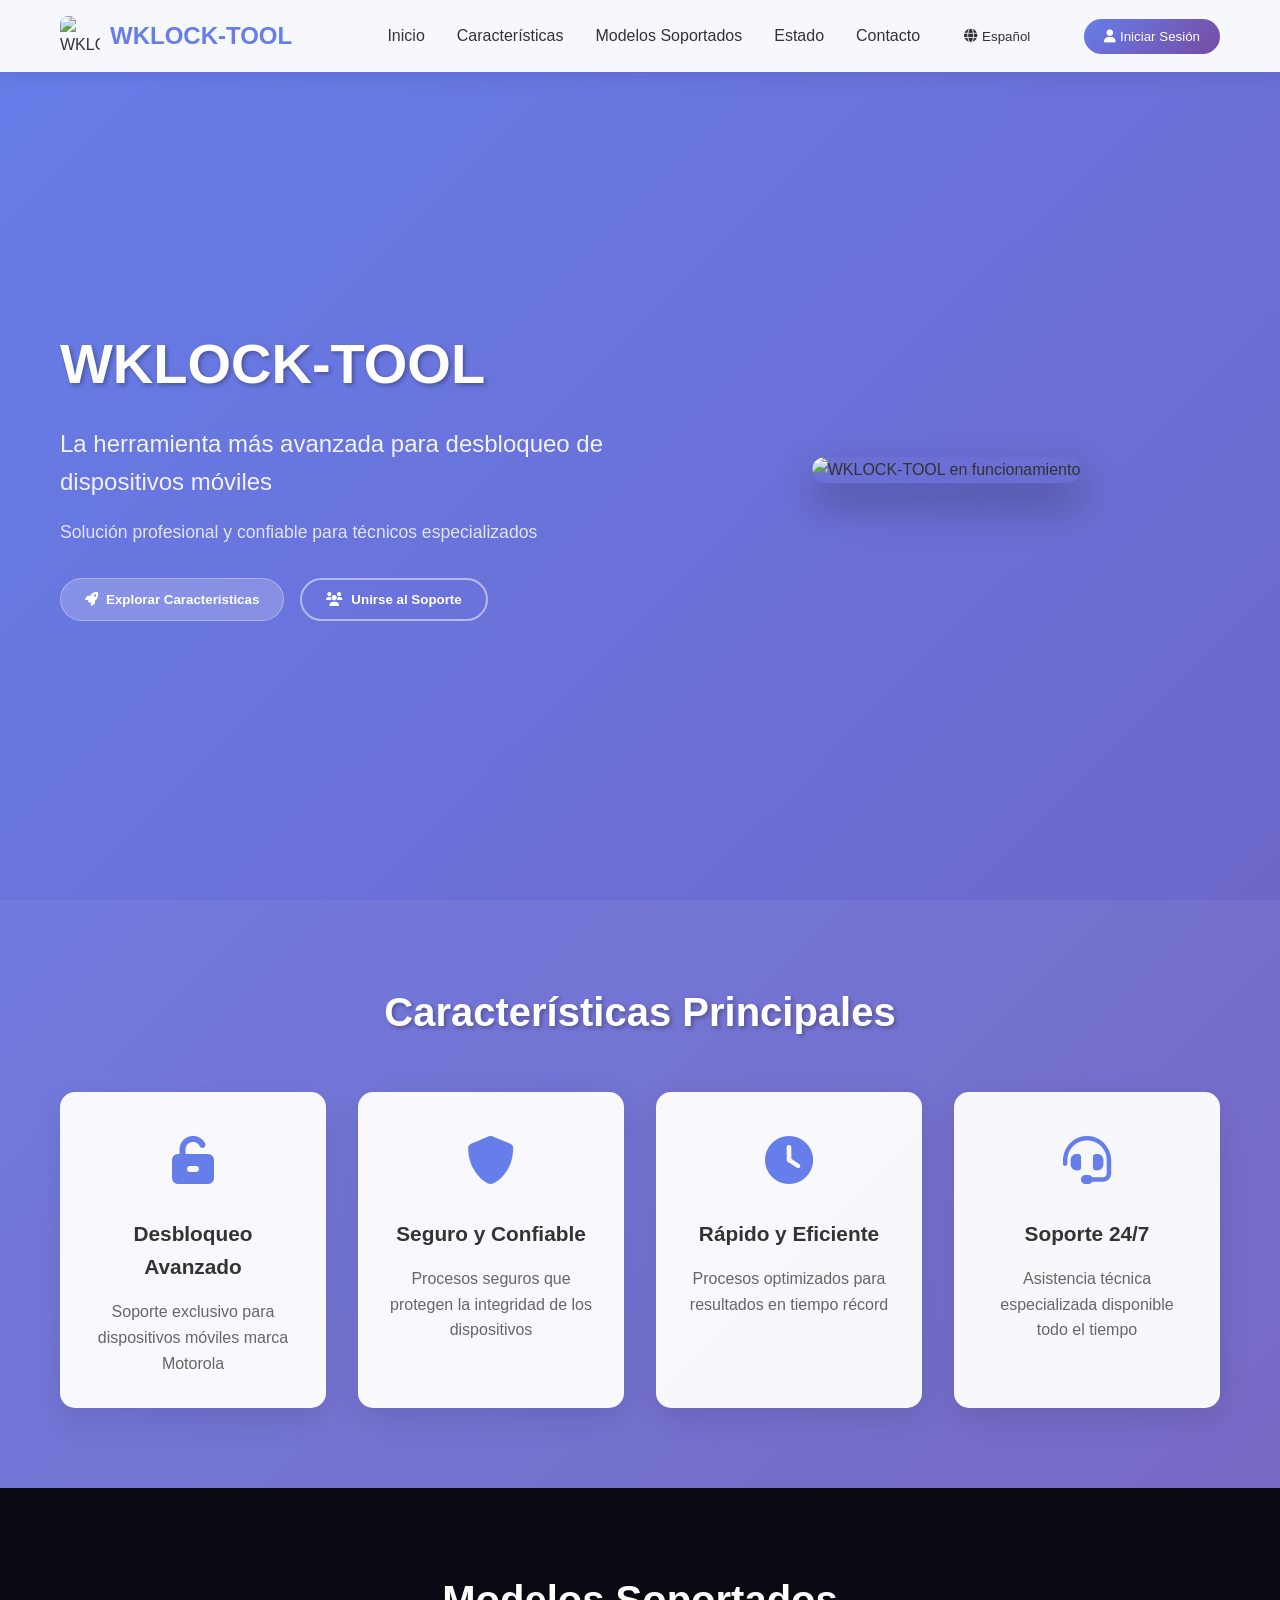
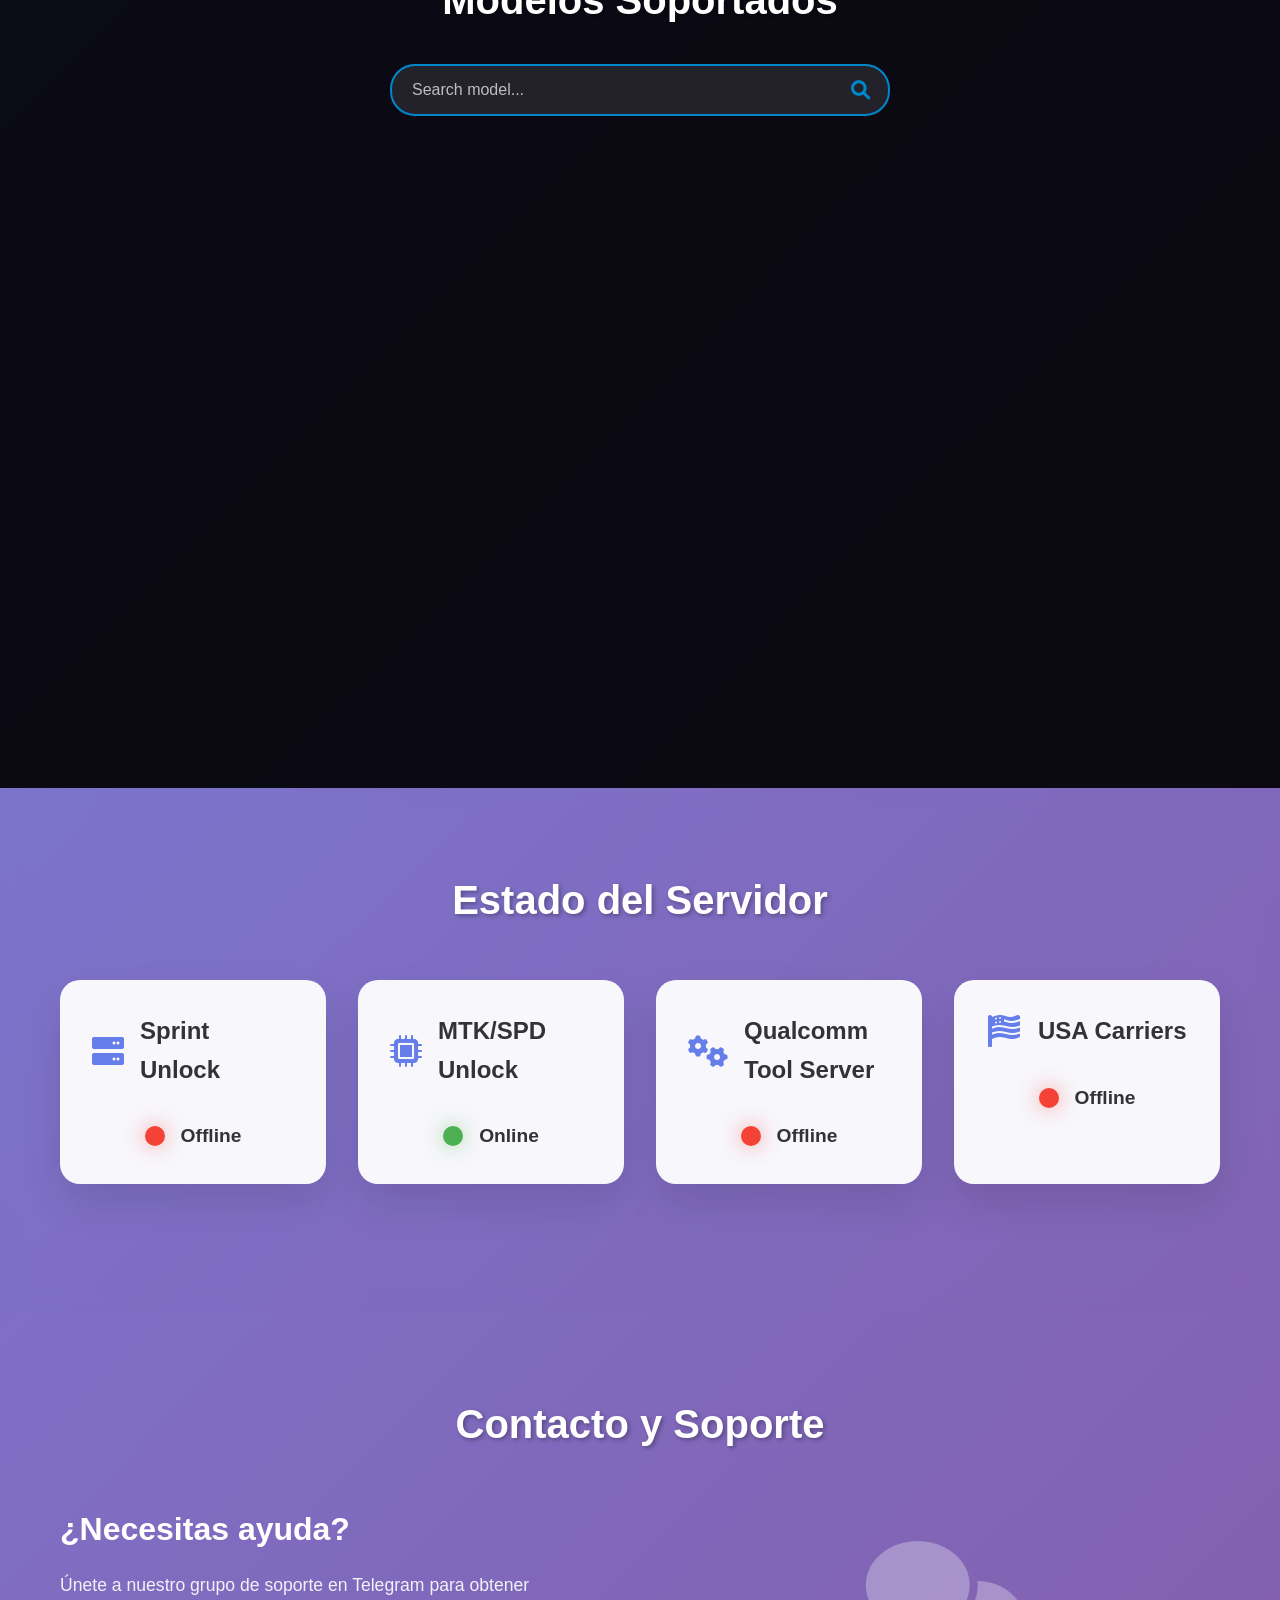
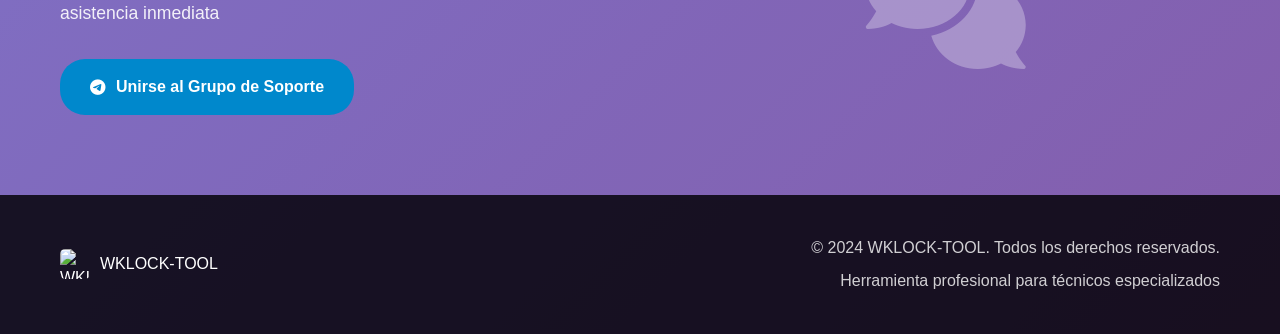
==== index.html @ 455420ca "Add files via upload" ====
<!DOCTYPE html>
<html lang="es">
<head>
    <meta charset="UTF-8">
    <meta name="viewport" content="width=device-width, initial-scale=1.0">
    <title>WKLOCK-TOOL - Herramienta de Desbloqueo Profesional</title>
    <link rel="stylesheet" href="styles.css">
    <link href="https://cdnjs.cloudflare.com/ajax/libs/font-awesome/6.0.0/css/all.min.css" rel="stylesheet">
</head>
<body>
    <!-- Header -->
    <header class="header">
        <nav class="navbar">
            <div class="nav-container">
                <div class="nav-logo">
                    <img src="https://i.postimg.cc/yx5gbVs1/Lucid-Realism-A-sleek-modern-logo-for-WLOCK-a-phone-unlocking-2.jpg" alt="WKLOCK-TOOL Logo" class="logo">
                    <span class="logo-text">WKLOCK-TOOL</span>
                </div>
                <div class="nav-menu">
                    <a href="#home" class="nav-link">Inicio</a>
                    <a href="#features" class="nav-link">Características</a>
                    <a href="#models" class="nav-link">Modelos Soportados</a>
                    <a href="#status" class="nav-link">Estado</a>
                    <a href="#contact" class="nav-link">Contacto</a>
                    <div class="language-selector">
                        <button class="language-btn" onclick="toggleLanguageMenu()">
                            <i class="fas fa-globe"></i> <span id="currentLanguage">Español</span>
                        </button>
                        <div class="language-menu" id="languageMenu">
                            <div class="language-option" onclick="changeLanguage('es')">
                                <span>Español</span>
                            </div>
                            <div class="language-option" onclick="changeLanguage('en')">
                                <span>English</span>
                            </div>
                        </div>
                    </div>
                    <button class="login-btn" onclick="openLoginModal()">
                        <i class="fas fa-user"></i> Iniciar Sesión
                    </button>
                </div>
                <div class="hamburger" onclick="toggleMenu()">
                    <span></span>
                    <span></span>
                    <span></span>
                </div>
            </div>
        </nav>
    </header>

    <!-- Hero Section -->
    <section id="home" class="hero">
        <div class="hero-container">
            <div class="hero-content">
                <h1 class="hero-title">WKLOCK-TOOL</h1>
                <p class="hero-subtitle">La herramienta más avanzada para desbloqueo de dispositivos móviles</p>
                <p class="hero-description">Solución profesional y confiable para técnicos especializados</p>
                <div class="hero-buttons">
                    <button class="btn-primary" onclick="scrollToSection('features')">
                        <i class="fas fa-rocket"></i> Explorar Características
                    </button>
                    <button class="btn-secondary" onclick="openRegisterModal()">
                        <i class="fas fa-users"></i> Unirse al Soporte
                    </button>
                </div>
            </div>
            <div class="hero-image">
                <img src="https://i.postimg.cc/fyhFtW5V/pantalla.jpg" alt="WKLOCK-TOOL en funcionamiento" class="tool-screenshot">
            </div>
        </div>
    </section>

    <!-- Features Section -->
    <section id="features" class="features-section">
        <div class="container">
            <h2 class="section-title">Características Principales</h2>
            <div class="features-grid">
                <div class="feature-card">
                    <div class="feature-icon">
                        <i class="fas fa-unlock-alt"></i>
                    </div>
                    <h3>Desbloqueo Avanzado</h3>
                    <p>Soporte exclusivo para dispositivos móviles marca Motorola</p>
                </div>
                <div class="feature-card">
                    <div class="feature-icon">
                        <i class="fas fa-shield-alt"></i>
                    </div>
                    <h3>Seguro y Confiable</h3>
                    <p>Procesos seguros que protegen la integridad de los dispositivos</p>
                </div>
                <div class="feature-card">
                    <div class="feature-icon">
                        <i class="fas fa-clock"></i>
                    </div>
                    <h3>Rápido y Eficiente</h3>
                    <p>Procesos optimizados para resultados en tiempo récord</p>
                </div>
                <div class="feature-card">
                    <div class="feature-icon">
                        <i class="fas fa-headset"></i>
                    </div>
                    <h3>Soporte 24/7</h3>
                    <p>Asistencia técnica especializada disponible todo el tiempo</p>
                </div>
            </div>
        </div>
    </section>

    <!-- Models Section -->
    <section id="models" class="models-section">
        <div class="container">
            <h2 class="section-title">Modelos Soportados</h2>
            <div class="search-container">
                <div class="search-box">
                    <input type="text" id="modelSearch" placeholder="Search model..." onkeyup="filterModels()">
                    <i class="fas fa-search"></i>
                </div>
            </div>
            <div class="models-grid" id="modelsGrid">
                <!-- Models will be populated by JavaScript -->
            </div>
        </div>
    </section>

    <!-- Server Status Section -->
    <section id="status" class="status-section">
        <div class="container">
            <h2 class="section-title">Estado del Servidor</h2>
            <div class="status-cards">
                <div class="status-card">
                    <div class="status-header">
                        <i class="fas fa-server"></i>
                        <h3>Sprint Unlock</h3>
                    </div>
                    <div class="status-indicator">
                        <div class="status-light offline" id="sprintStatus"></div>
                        <span class="status-text" id="sprintStatusText">Offline</span>
                    </div>
                </div>
                
                <div class="status-card">
                    <div class="status-header">
                        <i class="fas fa-microchip"></i>
                        <h3>MTK/SPD Unlock</h3>
                    </div>
                    <div class="status-indicator">
                        <div class="status-light online" id="mtkStatus"></div>
                        <span class="status-text" id="mtkStatusText">Online</span>
                    </div>
                </div>
                
                <div class="status-card">
                    <div class="status-header">
                        <i class="fas fa-cogs"></i>
                        <h3>Qualcomm Tool Server</h3>
                    </div>
                    <div class="status-indicator">
                        <div class="status-light offline" id="qualcommStatus"></div>
                        <span class="status-text" id="qualcommStatusText">Offline</span>
                    </div>
                </div>
                
                <div class="status-card">
                    <div class="status-header">
                        <i class="fas fa-flag-usa"></i>
                        <h3>USA Carriers</h3>
                    </div>
                    <div class="status-indicator">
                        <div class="status-light offline" id="usaStatus"></div>
                        <span class="status-text" id="usaStatusText">Offline</span>
                    </div>
                </div>
            </div>
            
            <div class="admin-controls" id="adminControls" style="display: none;">
                <h3>Control de Servidores</h3>
                <div class="server-controls">
                    <div class="server-control-item">
                        <span>Sprint Unlock:</span>
                        <div class="toggle-switch">
                            <input type="checkbox" id="sprintToggle" onchange="toggleServerStatus('sprint')">
                            <label for="sprintToggle" class="slider"></label>
                        </div>
                    </div>
                    
                    <div class="server-control-item">
                        <span>MTK/SPD Unlock:</span>
                        <div class="toggle-switch">
                            <input type="checkbox" id="mtkToggle" checked onchange="toggleServerStatus('mtk')">
                            <label for="mtkToggle" class="slider"></label>
                        </div>
                    </div>
                    
                    <div class="server-control-item">
                        <span>Qualcomm Tool Server:</span>
                        <div class="toggle-switch">
                            <input type="checkbox" id="qualcommToggle" onchange="toggleServerStatus('qualcomm')">
                            <label for="qualcommToggle" class="slider"></label>
                        </div>
                    </div>
                    
                    <div class="server-control-item">
                        <span>USA Carriers:</span>
                        <div class="toggle-switch">
                            <input type="checkbox" id="usaToggle" onchange="toggleServerStatus('usa')">
                            <label for="usaToggle" class="slider"></label>
                        </div>
                    </div>
                </div>
            </div>
        </div>
    </section>

    <!-- Contact Section -->
    <section id="contact" class="contact-section">
        <div class="container">
            <h2 class="section-title">Contacto y Soporte</h2>
            <div class="contact-content">
                <div class="contact-info">
                    <h3>¿Necesitas ayuda?</h3>
                    <p>Únete a nuestro grupo de soporte en Telegram para obtener asistencia inmediata</p>
                    <a href="https://t.me/+yEktS0YdAhkzN2I5" target="_blank" class="telegram-btn">
                        <i class="fab fa-telegram"></i> Unirse al Grupo de Soporte
                    </a>
                </div>
                <div class="contact-image">
                    <i class="fas fa-comments"></i>
                </div>
            </div>
        </div>
    </section>

    <!-- Footer -->
    <footer class="footer">
        <div class="container">
            <div class="footer-content">
                <div class="footer-logo">
                    <img src="https://i.postimg.cc/yx5gbVs1/Lucid-Realism-A-sleek-modern-logo-for-WLOCK-a-phone-unlocking-2.jpg" alt="WKLOCK-TOOL Logo" class="footer-logo-img">
                    <span>WKLOCK-TOOL</span>
                </div>
                <div class="footer-text">
                    <p>&copy; 2024 WKLOCK-TOOL. Todos los derechos reservados.</p>
                    <p>Herramienta profesional para técnicos especializados</p>
                </div>
            </div>
        </div>
    </footer>

    <!-- Login Modal -->
    <div id="loginModal" class="modal">
        <div class="modal-content">
            <div class="modal-header">
                <h2>Iniciar Sesión</h2>
                <span class="close" onclick="closeLoginModal()">&times;</span>
            </div>
            <form id="loginForm" onsubmit="handleLogin(event)">
                <div class="form-group">
                    <label for="username">Usuario:</label>
                    <input type="text" id="username" name="username" required>
                </div>
                <div class="form-group">
                    <label for="password">Contraseña:</label>
                    <input type="password" id="password" name="password" required>
                </div>
                <div class="form-buttons">
                    <button type="submit" class="btn-primary btn-login">
                        <i class="fas fa-sign-in-alt"></i> Iniciar Sesión
                    </button>
                </div>
            </form>
            <div class="modal-footer">
                <p>¿No tienes cuenta? <a href="#" onclick="openRegisterModal()">Registrarse</a></p>
            </div>
        </div>
    </div>

    <!-- Register Modal -->
    <div id="registerModal" class="modal">
        <div class="modal-content">
            <div class="modal-header">
                <h2>Registro</h2>
                <span class="close" onclick="closeRegisterModal()">&times;</span>
            </div>
            <div class="register-content">
                <p>Para registrarte y obtener acceso completo, únete a nuestro grupo de soporte en Telegram:</p>
                <a href="https://t.me/+yEktS0YdAhkzN2I5" target="_blank" class="telegram-btn">
                    <i class="fab fa-telegram"></i> Unirse al Grupo de Soporte
                </a>
                <p class="register-note">Nuestro equipo te ayudará con el proceso de registro</p>
            </div>
        </div>
    </div>

    <!-- Admin Panel -->
    <div id="adminPanel" class="admin-panel" style="display: none;">
        <div class="admin-header">
            <h3><i class="fas fa-cog"></i> Panel de Administración</h3>
            <button class="btn-secondary" onclick="logout()">
                <i class="fas fa-sign-out-alt"></i> Cerrar Sesión
            </button>
        </div>
        <div class="admin-content">
            <div class="admin-section">
                <h4>Configuración del Servidor</h4>
                <div class="server-status-section">
                    <h5>Estado de los Servidores</h5>
                    <div class="server-status-grid">
                        <div class="server-status-item">
                            <span>Sprint Unlock:</span>
                            <div class="toggle-switch">
                                <input type="checkbox" id="adminSprintToggle" onchange="toggleServerStatus('sprint')">
                                <label for="adminSprintToggle" class="slider"></label>
                            </div>
                        </div>
                        
                        <div class="server-status-item">
                            <span>MTK/SPD Unlock:</span>
                            <div class="toggle-switch">
                                <input type="checkbox" id="adminMtkToggle" checked onchange="toggleServerStatus('mtk')">
                                <label for="adminMtkToggle" class="slider"></label>
                            </div>
                        </div>
                        
                        <div class="server-status-item">
                            <span>Qualcomm Tool Server:</span>
                            <div class="toggle-switch">
                                <input type="checkbox" id="adminQualcommToggle" onchange="toggleServerStatus('qualcomm')">
                                <label for="adminQualcommToggle" class="slider"></label>
                            </div>
                        </div>
                        
                        <div class="server-status-item">
                            <span>USA Carriers:</span>
                            <div class="toggle-switch">
                                <input type="checkbox" id="adminUsaToggle" onchange="toggleServerStatus('usa')">
                                <label for="adminUsaToggle" class="slider"></label>
                            </div>
                        </div>
                    </div>
                </div>
            </div>

            <!-- Nueva sección para administrar procesos de modelos -->
            <div class="admin-section">
                <h4>Administrar Procesos de Modelos</h4>
                <div class="model-search-admin">
                    <input type="text" id="adminModelSearch" placeholder="Buscar modelo..." onkeyup="filterAdminModels()">
                    <i class="fas fa-search"></i>
                </div>
                <div class="bulk-actions">
                    <h5>Acciones Masivas</h5>
                    <div class="bulk-controls">
                        <button class="btn-success" onclick="enableAllProcesses()">
                            <i class="fas fa-check-double"></i> Habilitar Todo
                        </button>
                        <button class="btn-danger" onclick="disableAllProcesses()">
                            <i class="fas fa-times"></i> Deshabilitar Todo
                        </button>
                        <button class="btn-primary" onclick="resetToDefaults()">
                            <i class="fas fa-undo"></i> Restaurar Predeterminados
                        </button>
                    </div>
                </div>
                <div class="admin-models-list" id="adminModelsList">
                    <!-- Models will be populated by JavaScript -->
                </div>
            </div>
            
            <div class="admin-section">
                <h4>Configuración del Sitio</h4>
                <div class="config-item">
                    <label for="siteTitle">Título del Sitio:</label>
                    <input type="text" id="siteTitle" value="WKLOCK-TOOL">
                </div>
                <div class="config-item">
                    <label for="maintenanceMode">Modo Mantenimiento:</label>
                    <div class="toggle-switch">
                        <input type="checkbox" id="maintenanceMode">
                        <label for="maintenanceMode" class="slider"></label>
                    </div>
                </div>
                <div class="config-item">
                    <label for="supportEmail">Email de Soporte:</label>
                    <input type="email" id="supportEmail" value="soporte@wklock.com">
                </div>
                <div class="config-item">
                    <label for="telegramLink">Link de Telegram:</label>
                    <input type="text" id="telegramLink" value="https://t.me/+yEktS0YdAhkzN2I5">
                </div>
                <button class="btn-primary" onclick="saveSettings()">
                    <i class="fas fa-save"></i> Guardar Configuración
                </button>
            </div>
            
            <div class="admin-section">
                <h4>Estadísticas</h4>
                <div class="stats-grid">
                    <div class="stat-card">
                        <div class="stat-icon">
                            <i class="fas fa-users"></i>
                        </div>
                        <div class="stat-info">
                            <span class="stat-value">128</span>
                            <span class="stat-label">Usuarios</span>
                        </div>
                    </div>
                    <div class="stat-card">
                        <div class="stat-icon">
                            <i class="fas fa-unlock"></i>
                        </div>
                        <div class="stat-info">
                            <span class="stat-value">1,542</span>
                            <span class="stat-label">Desbloqueos</span>
                        </div>
                    </div>
                    <div class="stat-card">
                        <div class="stat-icon">
                            <i class="fas fa-server"></i>
                        </div>
                        <div class="stat-info">
                            <span class="stat-value">99.8%</span>
                            <span class="stat-label">Uptime</span>
                        </div>
                    </div>
                    <div class="stat-card">
                        <div class="stat-icon">
                            <i class="fas fa-clock"></i>
                        </div>
                        <div class="stat-info">
                            <span class="stat-value">5m</span>
                            <span class="stat-label">Tiempo Medio</span>
                        </div>
                    </div>
                </div>
            </div>
        </div>
    </div>

    <script src="script.js"></script>
</body>
</html>
---- styles.css ----
* {
  margin: 0;
  padding: 0;
  box-sizing: border-box;
}

body {
  font-family: "Segoe UI", Tahoma, Geneva, Verdana, sans-serif;
  line-height: 1.6;
  color: #333;
  background: linear-gradient(135deg, #667eea 0%, #764ba2 100%);
  min-height: 100vh;
}

.container {
  max-width: 1200px;
  margin: 0 auto;
  padding: 0 20px;
}

/* Header Styles */
.header {
  background: rgba(255, 255, 255, 0.95);
  backdrop-filter: blur(10px);
  position: fixed;
  top: 0;
  width: 100%;
  z-index: 1000;
  box-shadow: 0 2px 20px rgba(0, 0, 0, 0.1);
}

.navbar {
  padding: 1rem 0;
}

.nav-container {
  max-width: 1200px;
  margin: 0 auto;
  padding: 0 20px;
  display: flex;
  justify-content: space-between;
  align-items: center;
}

.nav-logo {
  display: flex;
  align-items: center;
  gap: 10px;
}

.logo {
  width: 40px;
  height: 40px;
  border-radius: 8px;
}

.logo-text {
  font-size: 1.5rem;
  font-weight: bold;
  color: #667eea;
}

.nav-menu {
  display: flex;
  align-items: center;
  gap: 2rem;
}

.nav-link {
  text-decoration: none;
  color: #333;
  font-weight: 500;
  transition: color 0.3s ease;
}

.nav-link:hover {
  color: #667eea;
}

.login-btn {
  background: linear-gradient(135deg, #667eea, #764ba2);
  color: white;
  border: none;
  padding: 10px 20px;
  border-radius: 25px;
  cursor: pointer;
  font-weight: 500;
  transition: transform 0.3s ease;
}

.login-btn:hover {
  transform: translateY(-2px);
}

/* Agregar estilos para el selector de idioma */
/* Agregar después de los estilos de .login-btn */

.language-selector {
  position: relative;
  margin-right: 10px;
}

.language-btn {
  background: transparent;
  color: #333;
  border: none;
  padding: 8px 12px;
  border-radius: 25px;
  cursor: pointer;
  font-weight: 500;
  display: flex;
  align-items: center;
  gap: 5px;
  transition: all 0.3s ease;
}

.language-btn:hover {
  color: #667eea;
}

.language-menu {
  position: absolute;
  top: 100%;
  right: 0;
  background: white;
  border-radius: 8px;
  box-shadow: 0 5px 15px rgba(0, 0, 0, 0.1);
  width: 150px;
  display: none;
  z-index: 1001;
  overflow: hidden;
}

.language-menu.active {
  display: block;
}

.language-option {
  padding: 10px 15px;
  cursor: pointer;
  transition: background 0.3s ease;
}

.language-option:hover {
  background: rgba(102, 126, 234, 0.1);
}

.hamburger {
  display: none;
  flex-direction: column;
  cursor: pointer;
}

.hamburger span {
  width: 25px;
  height: 3px;
  background: #333;
  margin: 3px 0;
  transition: 0.3s;
}

/* Hero Section */
.hero {
  padding: 120px 0 80px;
  min-height: 100vh;
  display: flex;
  align-items: center;
}

.hero-container {
  max-width: 1200px;
  margin: 0 auto;
  padding: 0 20px;
  display: grid;
  grid-template-columns: 1fr 1fr;
  gap: 4rem;
  align-items: center;
}

.hero-content {
  color: white;
}

.hero-title {
  font-size: 3.5rem;
  font-weight: bold;
  margin-bottom: 1rem;
  text-shadow: 2px 2px 4px rgba(0, 0, 0, 0.3);
}

.hero-subtitle {
  font-size: 1.5rem;
  margin-bottom: 1rem;
  opacity: 0.9;
}

.hero-description {
  font-size: 1.1rem;
  margin-bottom: 2rem;
  opacity: 0.8;
}

.hero-buttons {
  display: flex;
  gap: 1rem;
  flex-wrap: wrap;
}

.btn-primary,
.btn-secondary {
  padding: 12px 24px;
  border: none;
  border-radius: 25px;
  font-weight: 600;
  cursor: pointer;
  transition: all 0.3s ease;
  display: inline-flex;
  align-items: center;
  gap: 8px;
}

.btn-primary {
  background: rgba(255, 255, 255, 0.2);
  color: white;
  backdrop-filter: blur(10px);
  border: 1px solid rgba(255, 255, 255, 0.3);
}

.btn-primary:hover {
  background: rgba(255, 255, 255, 0.3);
  transform: translateY(-2px);
}

.btn-secondary {
  background: transparent;
  color: white;
  border: 2px solid rgba(255, 255, 255, 0.5);
}

.btn-secondary:hover {
  background: rgba(255, 255, 255, 0.1);
  transform: translateY(-2px);
}

.hero-image {
  display: flex;
  justify-content: center;
}

.tool-screenshot {
  max-width: 100%;
  height: auto;
  border-radius: 15px;
  box-shadow: 0 20px 40px rgba(0, 0, 0, 0.3);
  transition: transform 0.3s ease;
}

.tool-screenshot:hover {
  transform: scale(1.05);
}

/* Status Section */
.status-section {
  padding: 80px 0;
  background: rgba(255, 255, 255, 0.1);
  backdrop-filter: blur(10px);
}

.section-title {
  text-align: center;
  font-size: 2.5rem;
  margin-bottom: 3rem;
  color: white;
  text-shadow: 2px 2px 4px rgba(0, 0, 0, 0.3);
}

.status-cards {
  display: grid;
  grid-template-columns: repeat(auto-fit, minmax(250px, 1fr));
  gap: 2rem;
  margin-bottom: 3rem;
}

.status-card {
  background: rgba(255, 255, 255, 0.95);
  border-radius: 20px;
  padding: 2rem;
  box-shadow: 0 20px 40px rgba(0, 0, 0, 0.1);
}

.status-header {
  display: flex;
  align-items: center;
  gap: 1rem;
  margin-bottom: 2rem;
}

.status-header i {
  font-size: 2rem;
  color: #667eea;
}

.status-header h3 {
  font-size: 1.5rem;
  color: #333;
}

.status-indicator {
  display: flex;
  align-items: center;
  gap: 1rem;
  justify-content: center;
}

.status-light {
  width: 20px;
  height: 20px;
  border-radius: 50%;
  animation: pulse 2s infinite;
}

.status-light.online {
  background: #4caf50;
  box-shadow: 0 0 20px rgba(76, 175, 80, 0.5);
}

.status-light.offline {
  background: #f44336;
  box-shadow: 0 0 20px rgba(244, 67, 54, 0.5);
}

.status-text {
  font-size: 1.2rem;
  font-weight: 600;
}

.status-details {
  display: grid;
  grid-template-columns: 1fr 1fr;
  gap: 1rem;
  margin-bottom: 2rem;
}

.detail-item {
  text-align: center;
}

.detail-label {
  display: block;
  font-size: 0.9rem;
  color: #666;
  margin-bottom: 0.5rem;
}

.detail-value {
  font-weight: 600;
  color: #333;
}

.admin-controls {
  background: rgba(255, 255, 255, 0.95);
  border-radius: 20px;
  padding: 2rem;
  box-shadow: 0 20px 40px rgba(0, 0, 0, 0.1);
  margin-top: 2rem;
}

.admin-controls h3 {
  font-size: 1.5rem;
  color: #333;
  margin-bottom: 1.5rem;
  text-align: center;
}

.server-controls {
  display: grid;
  grid-template-columns: repeat(auto-fit, minmax(200px, 1fr));
  gap: 1.5rem;
}

.server-control-item {
  display: flex;
  justify-content: space-between;
  align-items: center;
  padding: 0.5rem 1rem;
  background: rgba(0, 0, 0, 0.05);
  border-radius: 10px;
}

.btn-success {
  background: #4caf50;
  color: white;
  border: none;
  padding: 10px 20px;
  border-radius: 25px;
  cursor: pointer;
  font-weight: 500;
  display: inline-flex;
  align-items: center;
  gap: 8px;
  transition: all 0.3s ease;
}

.btn-success:hover {
  background: #45a049;
  transform: translateY(-2px);
}

.btn-danger {
  background: #f44336;
  color: white;
  border: none;
  padding: 10px 20px;
  border-radius: 25px;
  cursor: pointer;
  font-weight: 500;
  display: inline-flex;
  align-items: center;
  gap: 8px;
  transition: all 0.3s ease;
}

.btn-danger:hover {
  background: #da190b;
  transform: translateY(-2px);
}

/* Features Section */
.features-section {
  padding: 80px 0;
  background: rgba(255, 255, 255, 0.05);
}

.features-grid {
  display: grid;
  grid-template-columns: repeat(auto-fit, minmax(250px, 1fr));
  gap: 2rem;
}

.feature-card {
  background: rgba(255, 255, 255, 0.95);
  padding: 2rem;
  border-radius: 15px;
  text-align: center;
  transition: transform 0.3s ease;
  box-shadow: 0 10px 30px rgba(0, 0, 0, 0.1);
}

.feature-card:hover {
  transform: translateY(-10px);
}

.feature-icon {
  font-size: 3rem;
  color: #667eea;
  margin-bottom: 1rem;
}

.feature-card h3 {
  font-size: 1.3rem;
  margin-bottom: 1rem;
  color: #333;
}

.feature-card p {
  color: #666;
  line-height: 1.6;
}

/* Contact Section */
.contact-section {
  padding: 80px 0;
  background: rgba(255, 255, 255, 0.1);
}

.contact-content {
  display: grid;
  grid-template-columns: 1fr 1fr;
  gap: 4rem;
  align-items: center;
}

.contact-info {
  color: white;
}

.contact-info h3 {
  font-size: 2rem;
  margin-bottom: 1rem;
}

.contact-info p {
  font-size: 1.1rem;
  margin-bottom: 2rem;
  opacity: 0.9;
}

.telegram-btn {
  display: inline-flex;
  align-items: center;
  gap: 10px;
  background: #0088cc;
  color: white;
  text-decoration: none;
  padding: 15px 30px;
  border-radius: 25px;
  font-weight: 600;
  transition: all 0.3s ease;
}

.telegram-btn:hover {
  background: #006699;
  transform: translateY(-2px);
}

.contact-image {
  text-align: center;
  font-size: 8rem;
  color: rgba(255, 255, 255, 0.3);
}

/* Footer */
.footer {
  background: rgba(0, 0, 0, 0.8);
  color: white;
  padding: 2rem 0;
}

.footer-content {
  display: flex;
  justify-content: space-between;
  align-items: center;
}

.footer-logo {
  display: flex;
  align-items: center;
  gap: 10px;
}

.footer-logo-img {
  width: 30px;
  height: 30px;
  border-radius: 5px;
}

.footer-text {
  text-align: right;
}

.footer-text p {
  margin: 0.5rem 0;
  opacity: 0.8;
}

/* Modal Styles */
.modal {
  display: none;
  position: fixed;
  z-index: 2000;
  left: 0;
  top: 0;
  width: 100%;
  height: 100%;
  background-color: rgba(0, 0, 0, 0.5);
  backdrop-filter: blur(5px);
}

.modal-content {
  background-color: white;
  margin: 10% auto;
  padding: 0;
  border-radius: 15px;
  width: 90%;
  max-width: 400px;
  box-shadow: 0 20px 40px rgba(0, 0, 0, 0.3);
}

.modal-header {
  background: linear-gradient(135deg, #667eea, #764ba2);
  color: white;
  padding: 1.5rem;
  border-radius: 15px 15px 0 0;
  display: flex;
  justify-content: space-between;
  align-items: center;
}

.modal-header h2 {
  margin: 0;
}

.close {
  color: white;
  font-size: 28px;
  font-weight: bold;
  cursor: pointer;
  line-height: 1;
}

.close:hover {
  opacity: 0.7;
}

.form-buttons {
  margin-top: 1.5rem;
  display: flex;
  justify-content: center;
}

.btn-login {
  width: 100%;
  background: linear-gradient(135deg, #667eea, #764ba2) !important;
  color: white !important;
  border: none !important;
  padding: 12px 24px !important;
  border-radius: 25px !important;
  font-weight: 600 !important;
  cursor: pointer !important;
  transition: all 0.3s ease !important;
  display: inline-flex !important;
  align-items: center !important;
  justify-content: center !important;
  gap: 8px !important;
}

.btn-login:hover {
  background: linear-gradient(135deg, #5a6fd8, #6a42a0) !important;
  transform: translateY(-2px) !important;
}

#loginForm {
  padding: 2rem;
}

.form-group {
  margin-bottom: 1rem;
}

.form-group label {
  display: block;
  margin-bottom: 0.5rem;
  font-weight: 500;
  color: #333;
}

.form-group input {
  width: 100%;
  padding: 12px;
  border: 2px solid #ddd;
  border-radius: 8px;
  font-size: 1rem;
  transition: border-color 0.3s ease;
  box-sizing: border-box;
}

.form-group input:focus {
  outline: none;
  border-color: #667eea;
}

.modal-footer {
  padding: 1rem 2rem 2rem;
  text-align: center;
}

.modal-footer a {
  color: #667eea;
  text-decoration: none;
}

.modal-footer a:hover {
  text-decoration: underline;
}

.register-content {
  padding: 2rem;
  text-align: center;
}

.register-content p {
  margin-bottom: 1.5rem;
  color: #666;
}

.register-note {
  font-size: 0.9rem;
  color: #999;
  margin-top: 1rem;
}

/* Admin Panel */
.admin-panel {
  position: fixed;
  top: 80px;
  right: 20px;
  background: white;
  border-radius: 15px;
  box-shadow: 0 20px 40px rgba(0, 0, 0, 0.2);
  width: 450px;
  z-index: 1500;
  max-height: calc(100vh - 100px);
  overflow-y: auto;
}

.admin-header {
  background: linear-gradient(135deg, #667eea, #764ba2);
  color: white;
  padding: 1rem;
  border-radius: 15px 15px 0 0;
  display: flex;
  justify-content: space-between;
  align-items: center;
  position: sticky;
  top: 0;
  z-index: 1;
}

.admin-content {
  padding: 1.5rem;
}

.admin-section {
  margin-bottom: 2rem;
  background: rgba(0, 0, 0, 0.02);
  padding: 1.5rem;
  border-radius: 10px;
}

.admin-section h4 {
  margin-bottom: 1.5rem;
  color: #333;
  border-bottom: 1px solid #eee;
  padding-bottom: 0.5rem;
}

.admin-section h5 {
  margin-bottom: 1rem;
  color: #555;
}

.config-item {
  display: flex;
  justify-content: space-between;
  align-items: center;
  margin-bottom: 1rem;
}

.config-item label {
  font-weight: 500;
  color: #333;
}

.config-item input[type="text"],
.config-item input[type="email"] {
  padding: 8px;
  border: 2px solid #ddd;
  border-radius: 5px;
  width: 180px;
}

/* Server Status Grid */
.server-status-grid {
  display: grid;
  gap: 1rem;
}

.server-status-item {
  display: flex;
  justify-content: space-between;
  align-items: center;
  padding: 0.5rem;
  background: rgba(0, 0, 0, 0.03);
  border-radius: 8px;
}

/* Stats Grid */
.stats-grid {
  display: grid;
  grid-template-columns: 1fr 1fr;
  gap: 1rem;
}

.stat-card {
  background: white;
  border-radius: 10px;
  padding: 1rem;
  display: flex;
  align-items: center;
  gap: 1rem;
  box-shadow: 0 5px 15px rgba(0, 0, 0, 0.05);
}

.stat-icon {
  font-size: 1.5rem;
  color: #667eea;
  background: rgba(102, 126, 234, 0.1);
  width: 50px;
  height: 50px;
  display: flex;
  align-items: center;
  justify-content: center;
  border-radius: 10px;
}

.stat-info {
  display: flex;
  flex-direction: column;
}

.stat-value {
  font-size: 1.2rem;
  font-weight: bold;
  color: #333;
}

.stat-label {
  font-size: 0.8rem;
  color: #666;
}

/* Toggle Switch */
.toggle-switch {
  position: relative;
  display: inline-block;
  width: 60px;
  height: 34px;
}

.toggle-switch input {
  opacity: 0;
  width: 0;
  height: 0;
}

.slider {
  position: absolute;
  cursor: pointer;
  top: 0;
  left: 0;
  right: 0;
  bottom: 0;
  background-color: #ccc;
  transition: .4s;
  border-radius: 34px;
}

.slider:before {
  position: absolute;
  content: "";
  height: 26px;
  width: 26px;
  left: 4px;
  bottom: 4px;
  background-color: white;
  transition: .4s;
  border-radius: 50%;
}

input:checked + .slider {
  background-color: #4caf50;
}

input:checked + .slider:before {
  transform: translateX(26px);
}

/* Animations */
@keyframes pulse {
  0% {
    box-shadow: 0 0 0 0 rgba(76, 175, 80, 0.7);
  }
  70% {
    box-shadow: 0 0 0 10px rgba(76, 175, 80, 0);
  }
  100% {
    box-shadow: 0 0 0 0 rgba(76, 175, 80, 0);
  }
}

/* Notification System */
.notification {
  position: fixed;
  top: 20px;
  right: 20px;
  background: white;
  color: #333;
  padding: 1rem 1.5rem;
  border-radius: 10px;
  box-shadow: 0 10px 30px rgba(0, 0, 0, 0.2);
  z-index: 3000;
  transform: translateX(400px);
  transition: transform 0.3s ease;
}

.notification-content {
  display: flex;
  align-items: center;
  gap: 10px;
}

.notification.notification-success {
  background: #4caf50;
  color: white;
}

.notification.notification-error {
  background: #f44336;
  color: white;
}

.notification.notification-warning {
  background: #ff9800;
  color: white;
}

.notification.notification-info {
  background: #2196f3;
  color: white;
}

/* Loading Animation */
.loading {
  position: relative;
  pointer-events: none;
}

.loading::after {
  content: "";
  position: absolute;
  width: 16px;
  height: 16px;
  margin: auto;
  border: 2px solid transparent;
  border-top-color: currentColor;
  border-radius: 50%;
  animation: spin 1s linear infinite;
  top: 0;
  left: 0;
  right: 0;
  bottom: 0;
}

@keyframes spin {
  0% {
    transform: rotate(0deg);
  }
  100% {
    transform: rotate(360deg);
  }
}

/* Models Section */
.models-section {
  padding: 80px 0;
  background: rgba(0, 0, 0, 0.9);
  min-height: 100vh;
}

.models-section .section-title {
  color: white;
  margin-bottom: 2rem;
}

.search-container {
  display: flex;
  justify-content: center;
  margin-bottom: 3rem;
}

.search-box {
  position: relative;
  max-width: 500px;
  width: 100%;
}

.search-box input {
  width: 100%;
  padding: 15px 50px 15px 20px;
  border: 2px solid #0088cc;
  border-radius: 25px;
  background: rgba(255, 255, 255, 0.1);
  color: white;
  font-size: 1rem;
  backdrop-filter: blur(10px);
}

.search-box input::placeholder {
  color: rgba(255, 255, 255, 0.7);
}

.search-box input:focus {
  outline: none;
  border-color: #00aaff;
  background: rgba(255, 255, 255, 0.15);
}

.search-box i {
  position: absolute;
  right: 20px;
  top: 50%;
  transform: translateY(-50%);
  color: #0088cc;
  font-size: 1.2rem;
}

.models-grid {
  display: grid;
  grid-template-columns: repeat(auto-fit, minmax(300px, 1fr));
  gap: 2rem;
  max-width: 1200px;
  margin: 0 auto;
}

.model-card {
  background: rgba(0, 0, 0, 0.8);
  border: 1px solid rgba(255, 255, 255, 0.1);
  border-radius: 15px;
  padding: 2rem;
  transition: all 0.3s ease;
  backdrop-filter: blur(10px);
}

.model-card:hover {
  transform: translateY(-5px);
  border-color: #0088cc;
  box-shadow: 0 10px 30px rgba(0, 136, 204, 0.3);
}

.model-brand {
  color: rgba(255, 255, 255, 0.8);
  font-size: 0.9rem;
  font-weight: 500;
  margin-bottom: 0.5rem;
  text-transform: uppercase;
  letter-spacing: 1px;
}

.model-name {
  color: #0088cc;
  font-size: 1.3rem;
  font-weight: bold;
  margin-bottom: 1.5rem;
}

.model-processor {
  color: rgba(255, 255, 255, 0.6);
  font-size: 0.9rem;
  margin-bottom: 1.5rem;
  font-style: italic;
}

.model-features {
  list-style: none;
  padding: 0;
}

.model-features li {
  color: white;
  margin-bottom: 0.8rem;
  display: flex;
  align-items: center;
  gap: 10px;
}

.model-features li i {
  color: #00ff88;
  font-size: 1rem;
}

.model-features li.disabled {
  color: rgba(255, 255, 255, 0.4);
}

.model-features li.disabled i {
  color: #ff4444;
}

.no-results {
  text-align: center;
  color: rgba(255, 255, 255, 0.7);
  font-size: 1.2rem;
  margin-top: 3rem;
  grid-column: 1 / -1;
}

/* Admin Models Management */
.model-search-admin {
  position: relative;
  margin-bottom: 1.5rem;
}

.model-search-admin input {
  width: 100%;
  padding: 10px 40px 10px 15px;
  border: 2px solid #ddd;
  border-radius: 8px;
  font-size: 0.9rem;
}

.model-search-admin i {
  position: absolute;
  right: 15px;
  top: 50%;
  transform: translateY(-50%);
  color: #666;
}

.bulk-actions {
  margin-bottom: 1.5rem;
  padding: 1rem;
  background: rgba(0, 0, 0, 0.05);
  border-radius: 8px;
}

.bulk-controls {
  display: flex;
  gap: 0.5rem;
  flex-wrap: wrap;
}

.bulk-controls button {
  padding: 8px 12px;
  font-size: 0.8rem;
  border-radius: 15px;
}

.admin-models-list {
  max-height: 400px;
  overflow-y: auto;
  border: 1px solid #eee;
  border-radius: 8px;
}

.admin-model-item {
  padding: 1rem;
  border-bottom: 1px solid #eee;
  background: white;
}

.admin-model-item:last-child {
  border-bottom: none;
}

.admin-model-header {
  display: flex;
  justify-content: space-between;
  align-items: center;
  margin-bottom: 0.5rem;
}

.admin-model-name {
  font-weight: bold;
  color: #333;
  font-size: 0.9rem;
}

.admin-model-processor {
  font-size: 0.8rem;
  color: #666;
  font-style: italic;
}

.admin-model-controls {
  display: flex;
  gap: 1rem;
  align-items: center;
}

.process-control {
  display: flex;
  align-items: center;
  gap: 0.5rem;
}

.process-control label {
  font-size: 0.8rem;
  color: #555;
  margin: 0;
}

.mini-toggle {
  position: relative;
  display: inline-block;
  width: 40px;
  height: 20px;
}

.mini-toggle input {
  opacity: 0;
  width: 0;
  height: 0;
}

.mini-slider {
  position: absolute;
  cursor: pointer;
  top: 0;
  left: 0;
  right: 0;
  bottom: 0;
  background-color: #ccc;
  transition: .3s;
  border-radius: 20px;
}

.mini-slider:before {
  position: absolute;
  content: "";
  height: 16px;
  width: 16px;
  left: 2px;
  bottom: 2px;
  background-color: white;
  transition: .3s;
  border-radius: 50%;
}

input:checked + .mini-slider {
  background-color: #4caf50;
}

input:checked + .mini-slider:before {
  transform: translateX(20px);
}

/* Responsive adjustments for models section */
@media (max-width: 768px) {
  .models-grid {
    grid-template-columns: 1fr;
    gap: 1.5rem;
  }

  .search-box {
    margin: 0 20px;
  }

  .model-card {
    padding: 1.5rem;
  }

  .admin-panel {
    position: fixed;
    top: 0;
    left: 0;
    right: 0;
    width: 100%;
    height: 100vh;
    border-radius: 0;
    overflow-y: auto;
  }

  .bulk-controls {
    flex-direction: column;
  }

  .admin-model-controls {
    flex-direction: column;
    gap: 0.5rem;
    align-items: flex-start;
  }
}

@media (max-width: 480px) {
  .hero-buttons {
    flex-direction: column;
  }

  .btn-primary,
  .btn-secondary {
    width: 100%;
    justify-content: center;
  }

  .modal-content {
    margin: 5% auto;
    width: 95%;
  }

  .stats-grid {
    grid-template-columns: 1fr;
  }
}

/* Ajustar estilos responsivos para el selector de idioma */
@media (max-width: 768px) {
  .language-selector {
    margin-right: 0;
    margin-bottom: 10px;
  }

  .language-btn {
    width: 100%;
    justify-content: center;
  }

  .language-menu {
    width: 100%;
  }
}
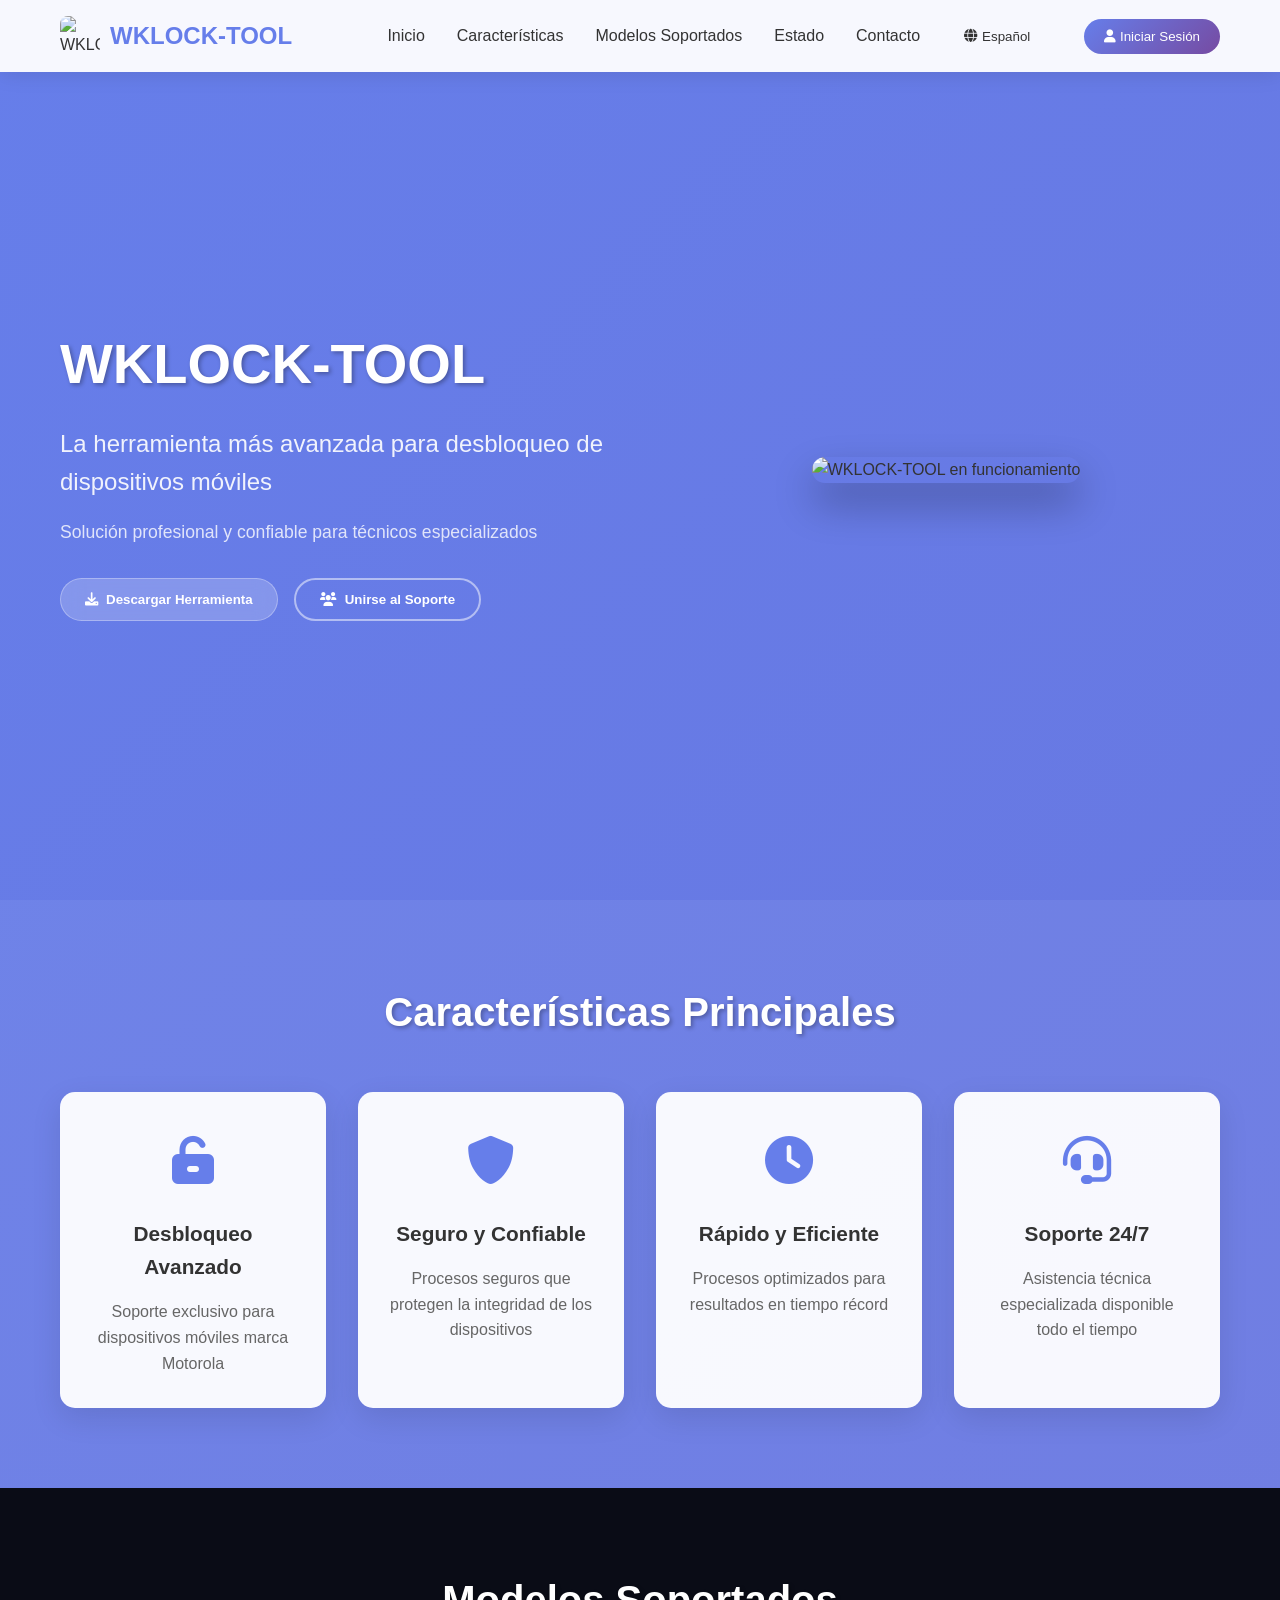
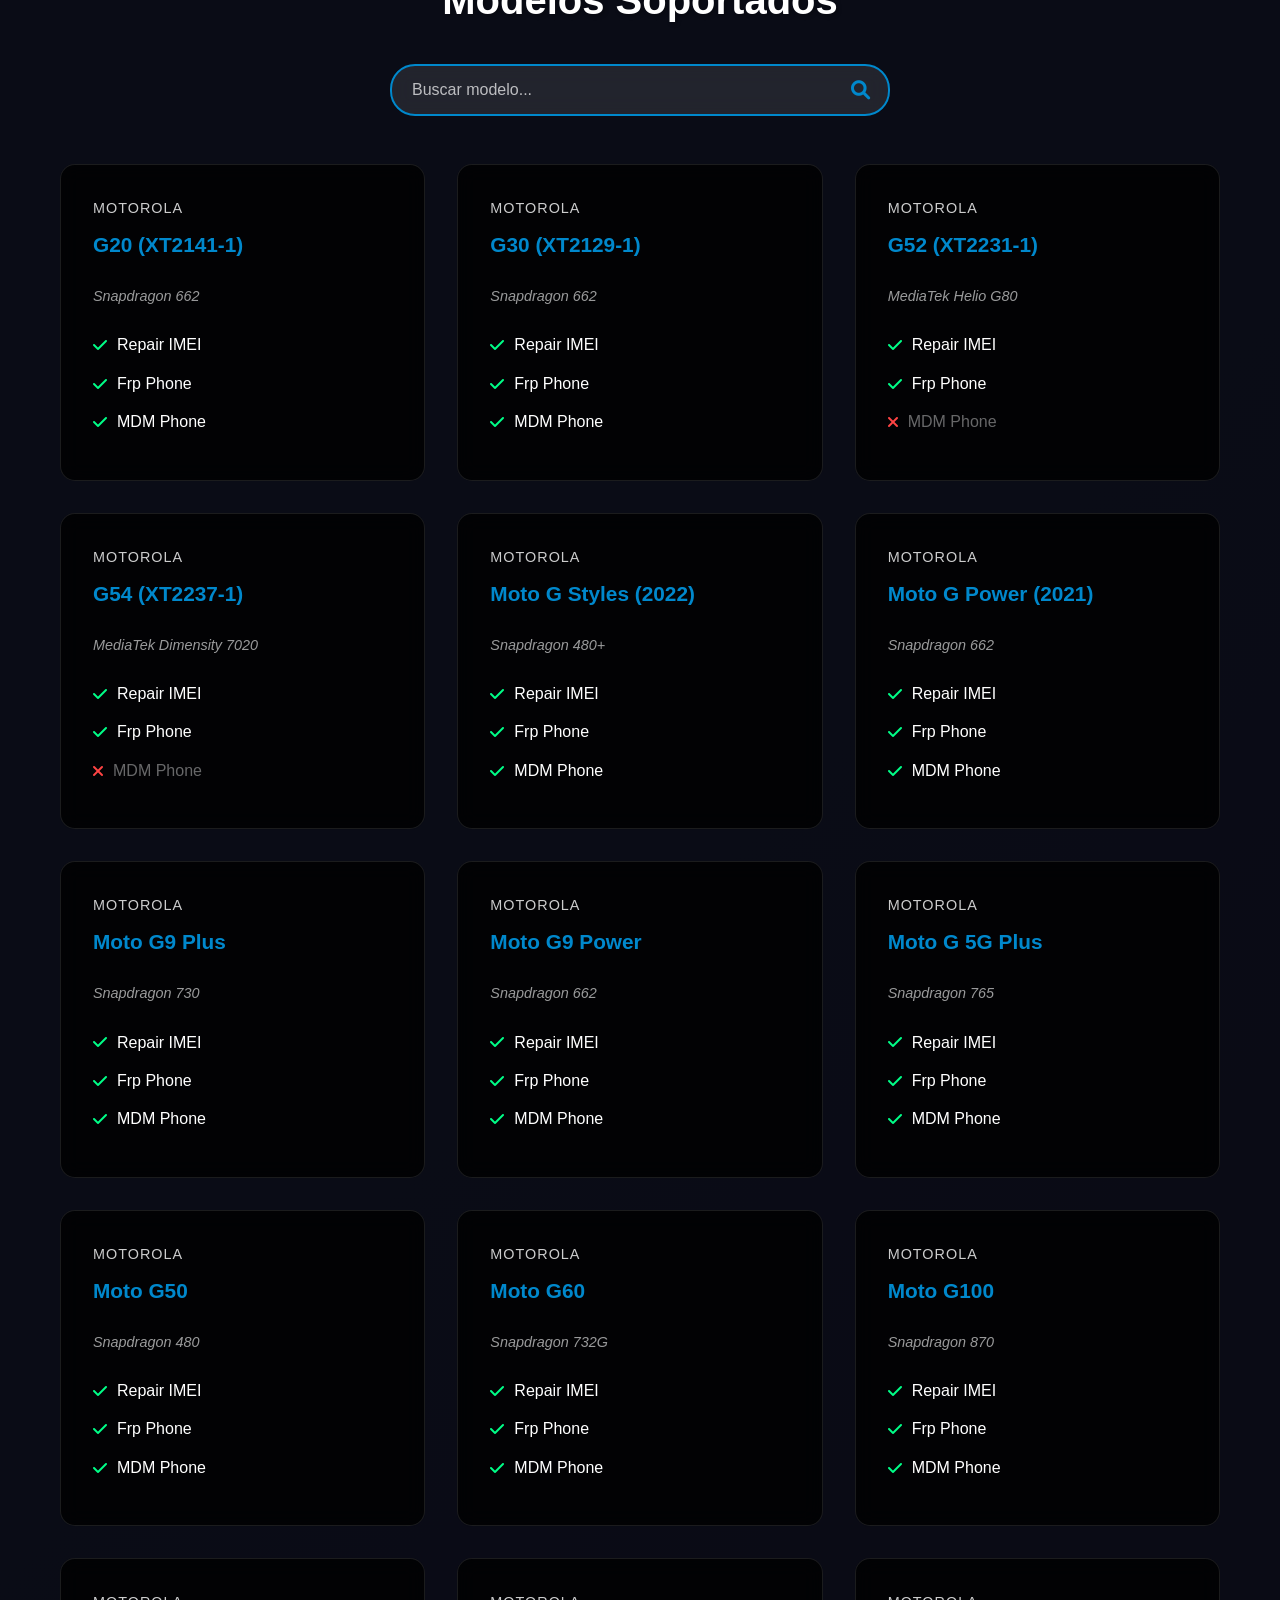
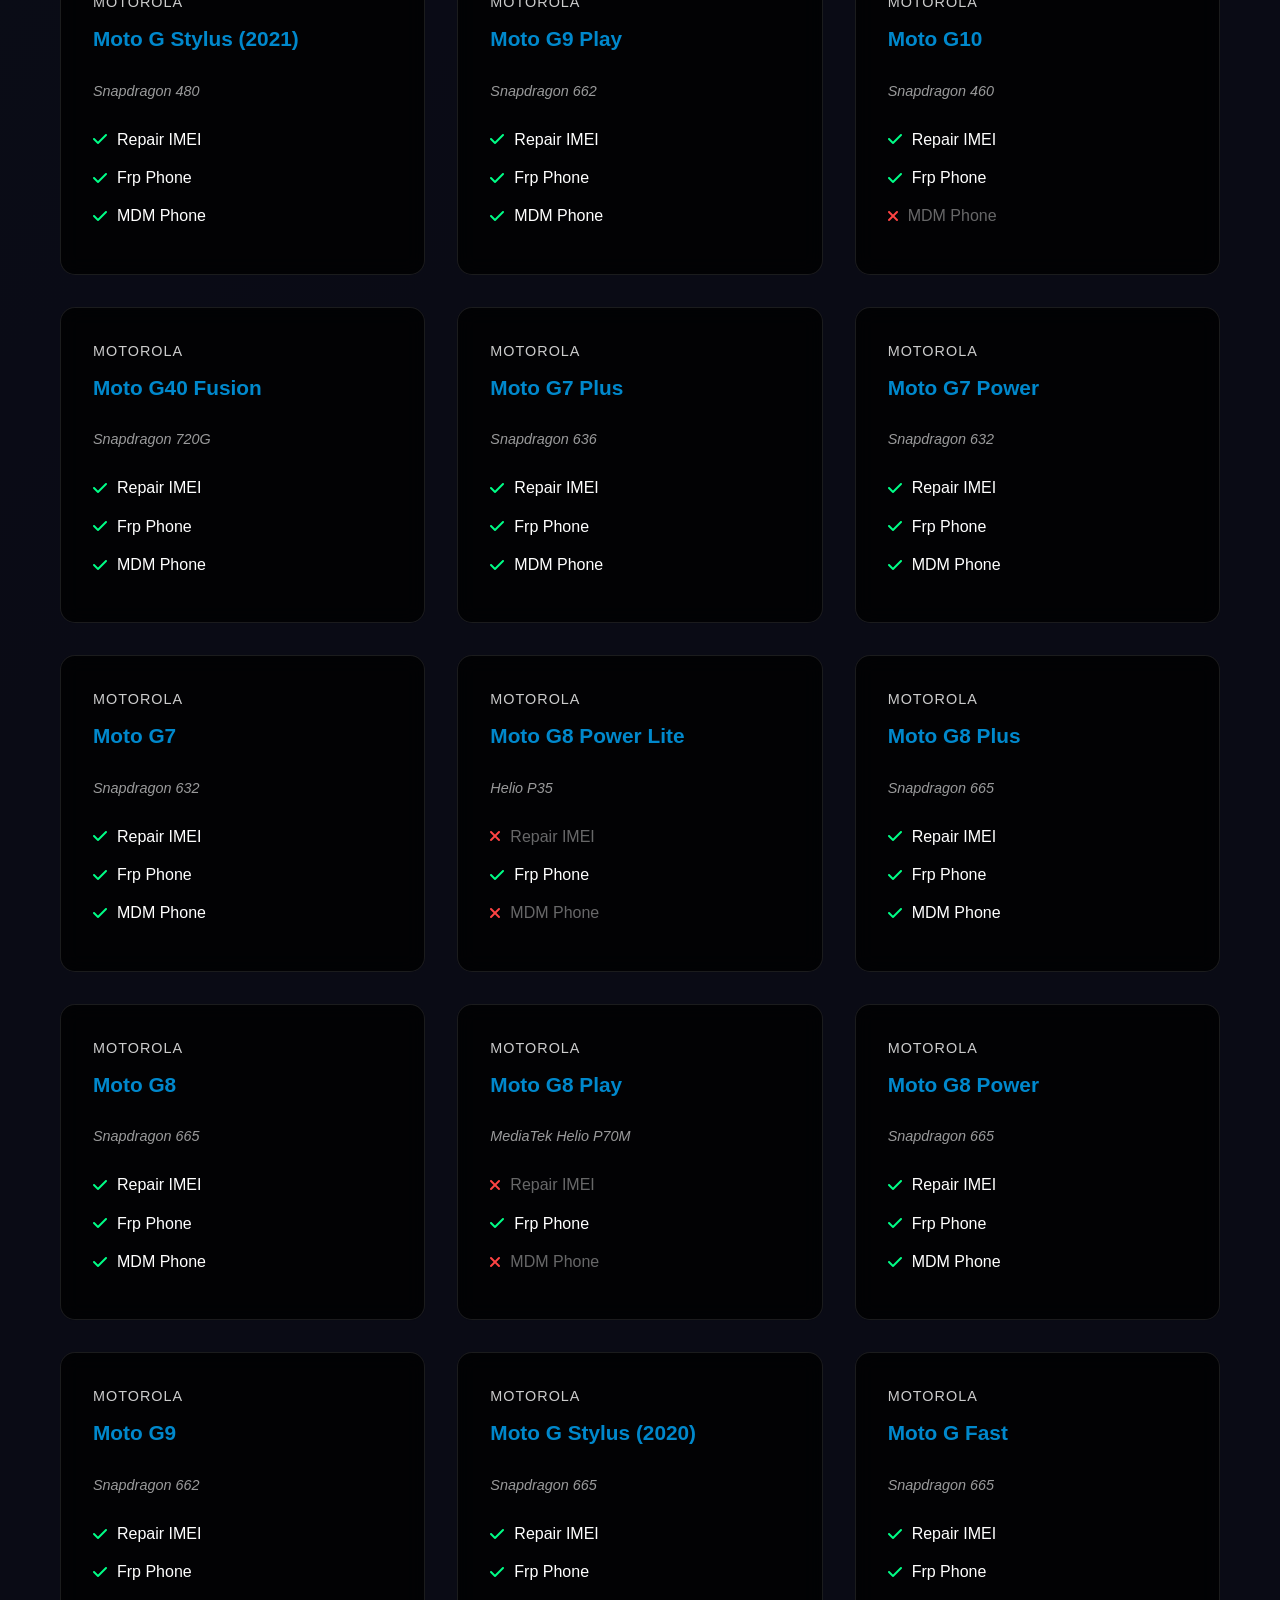
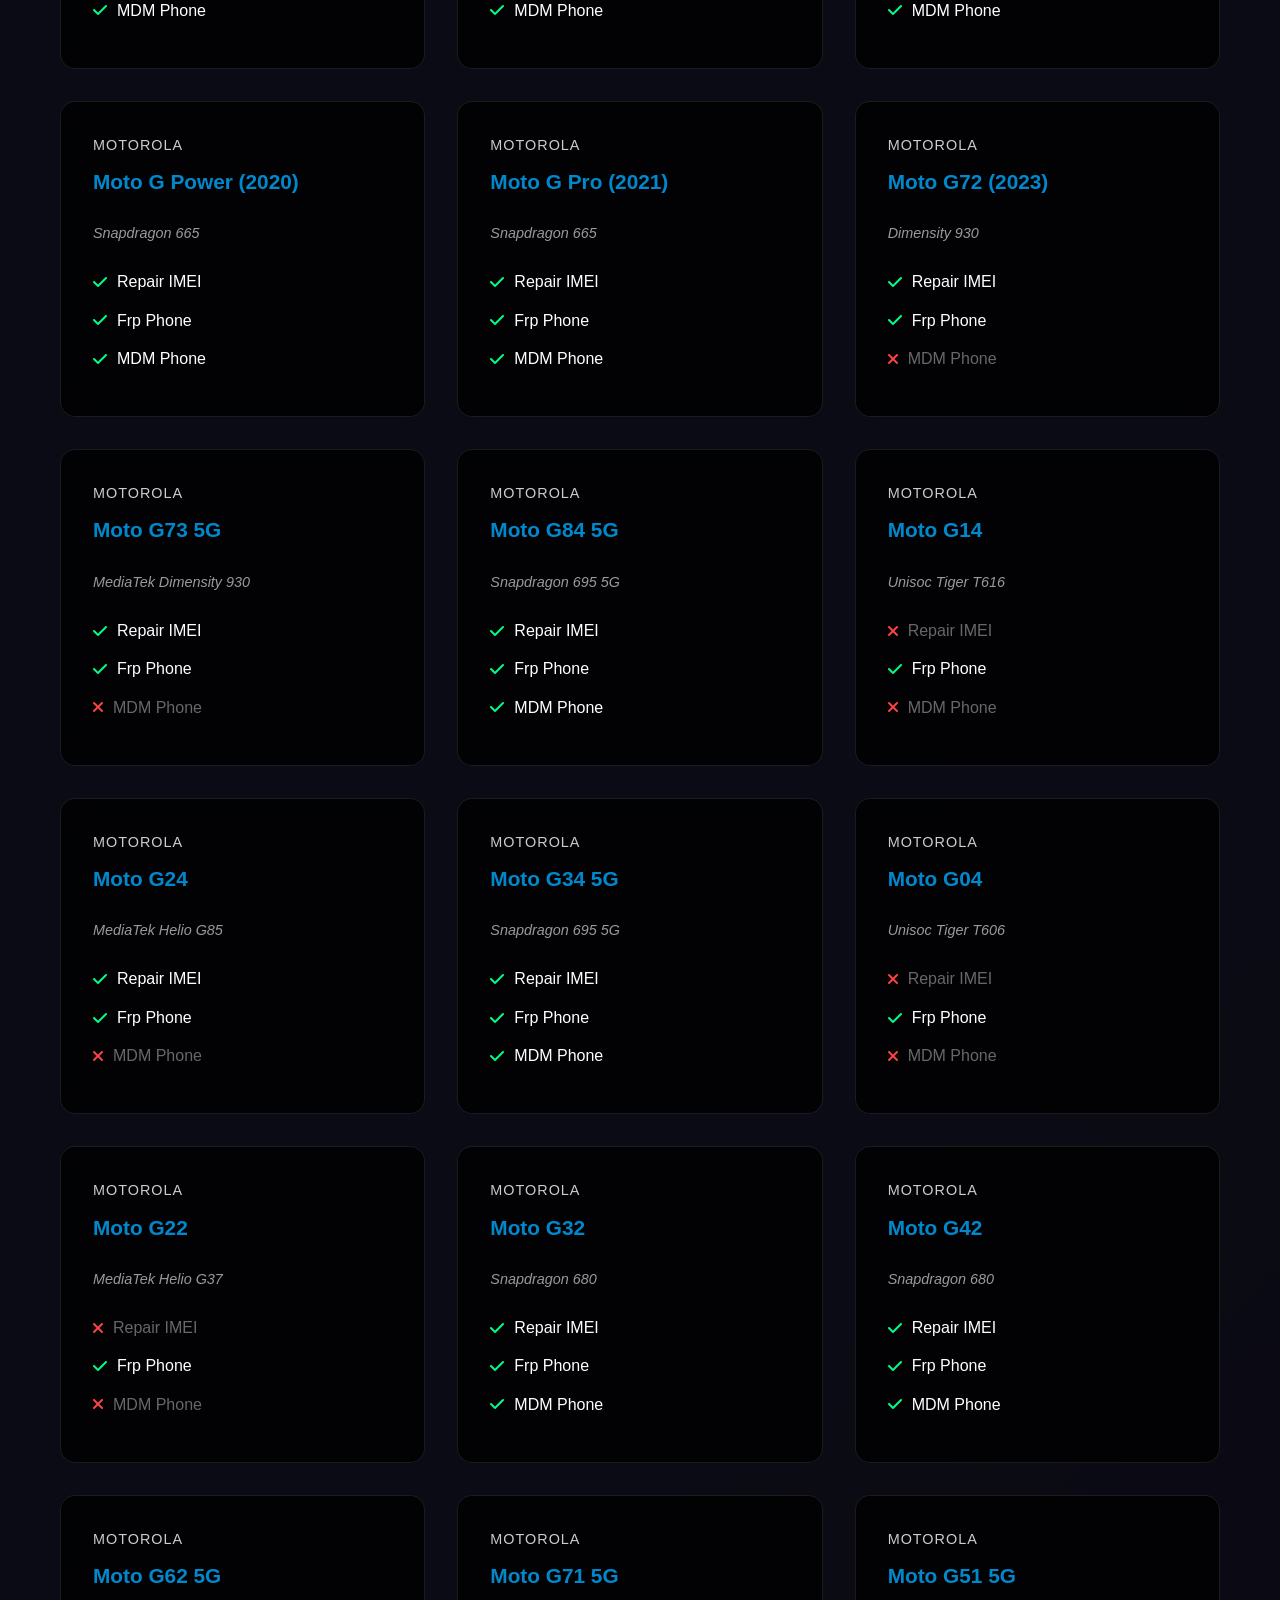
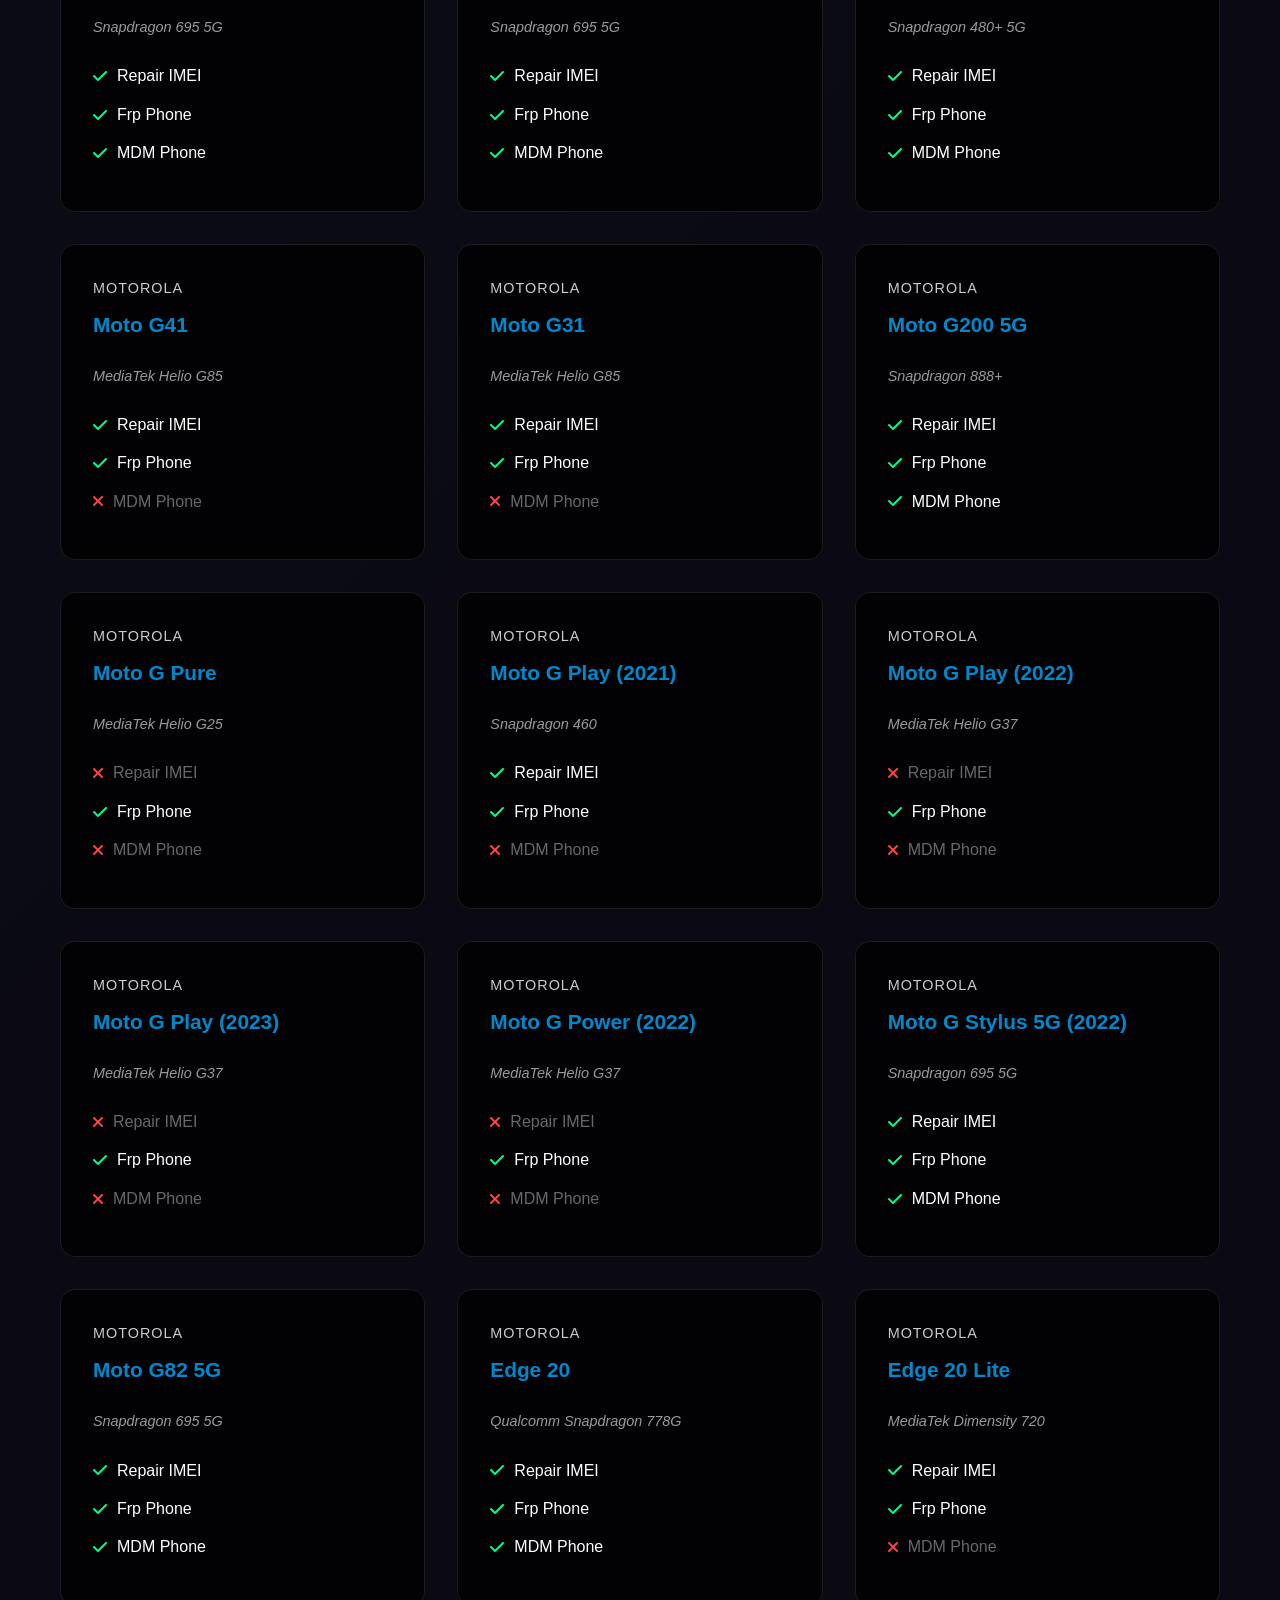
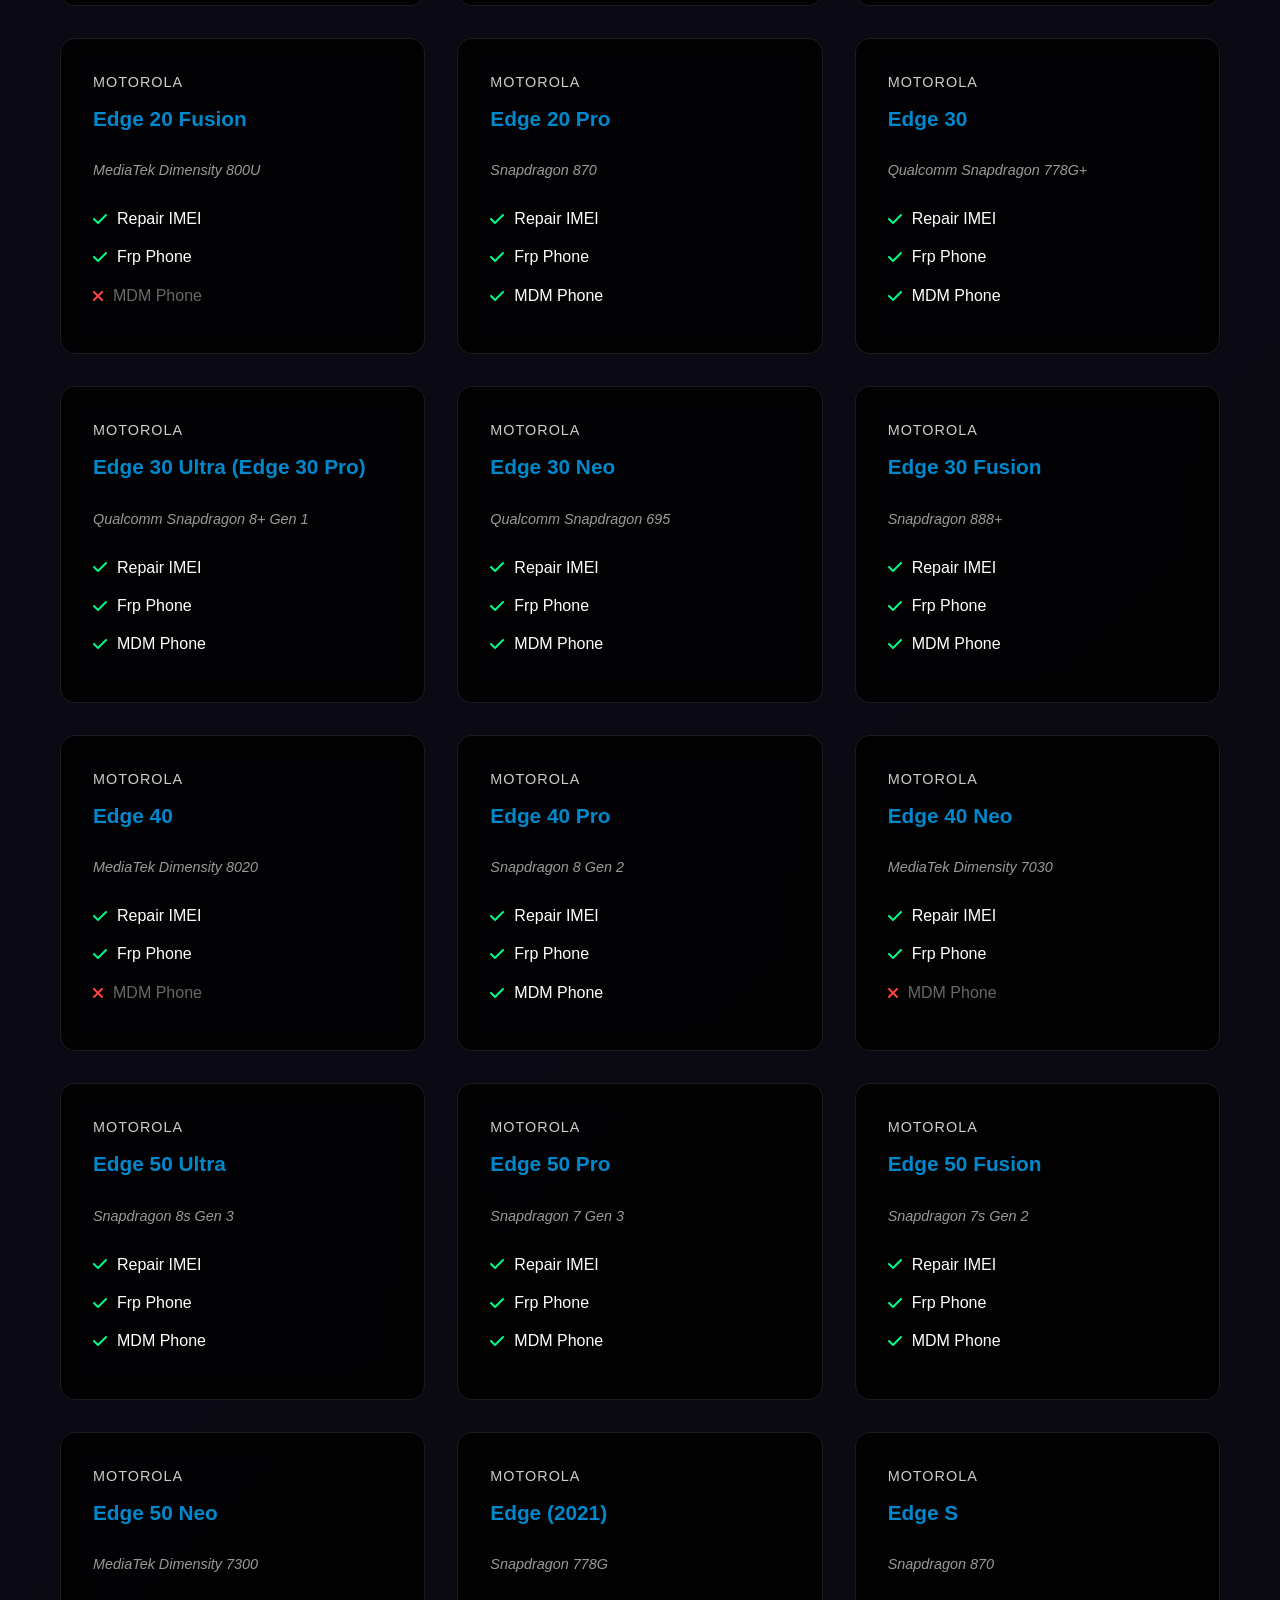
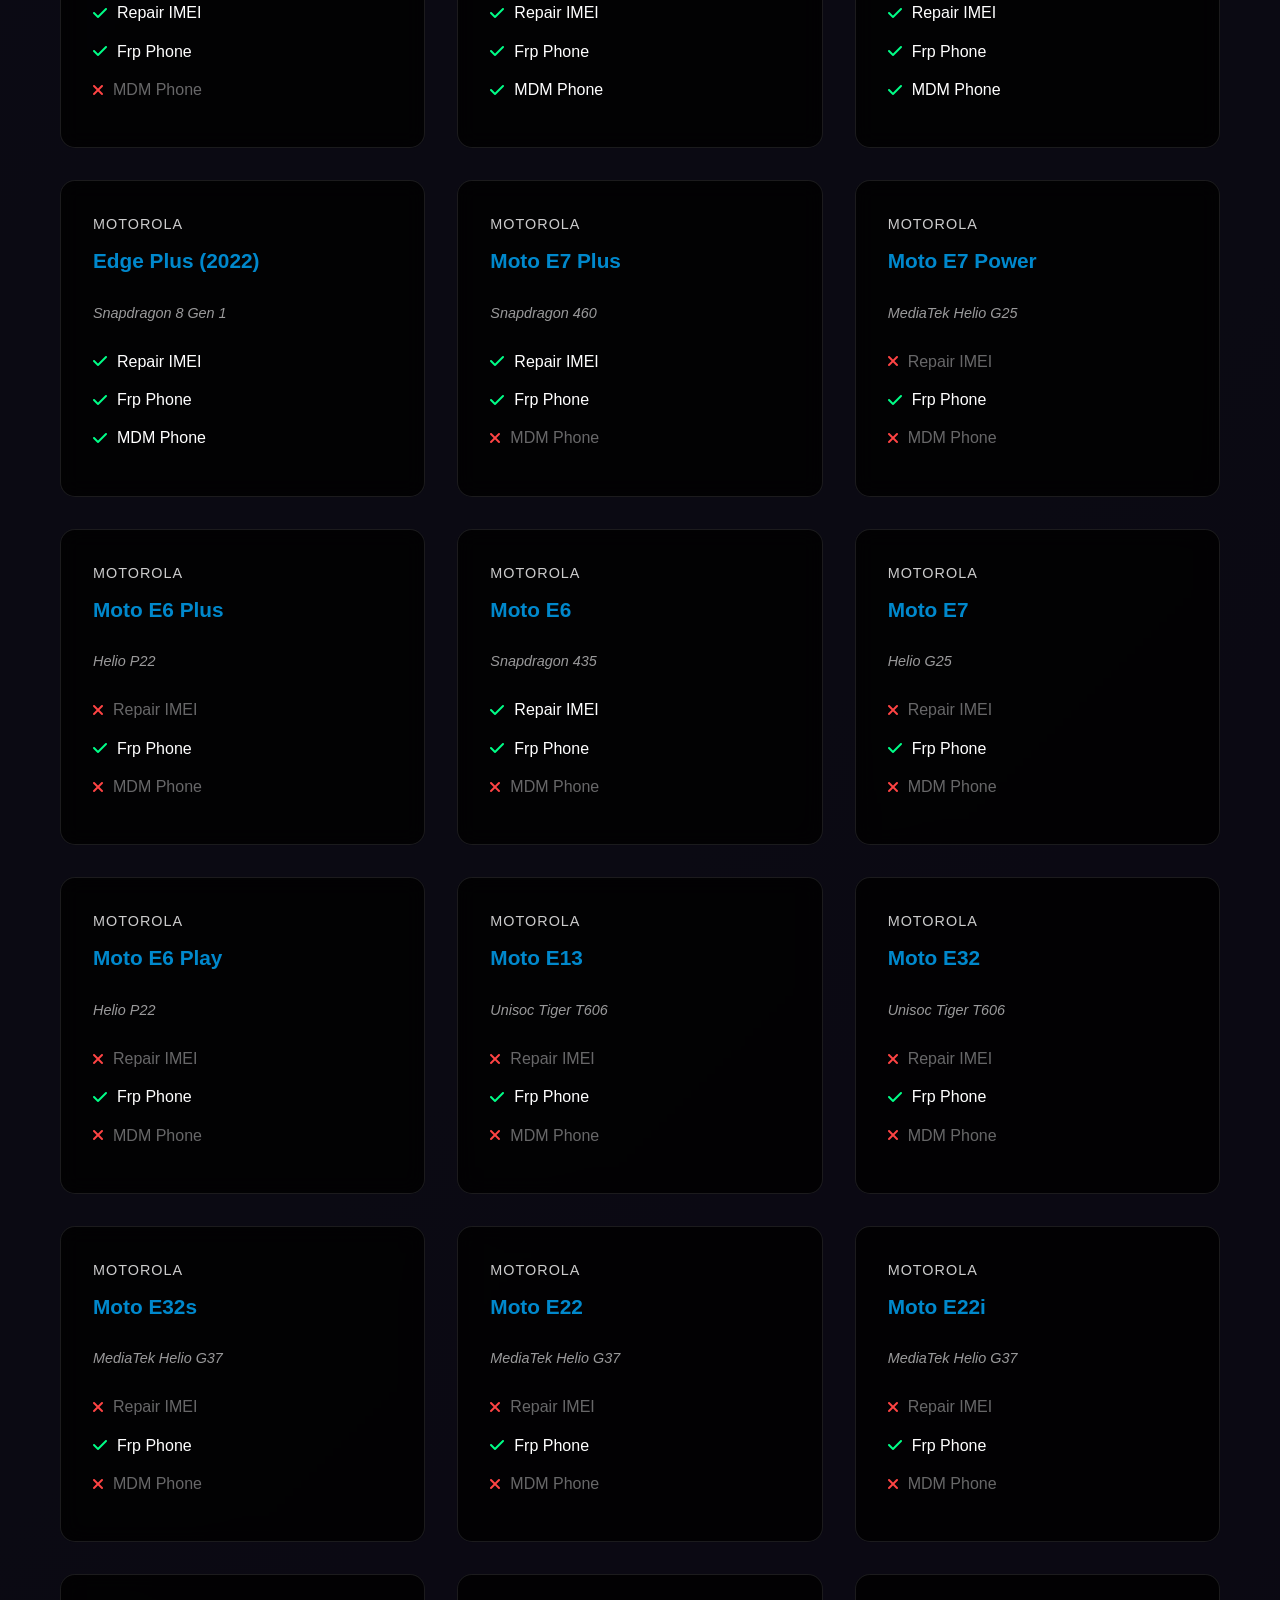
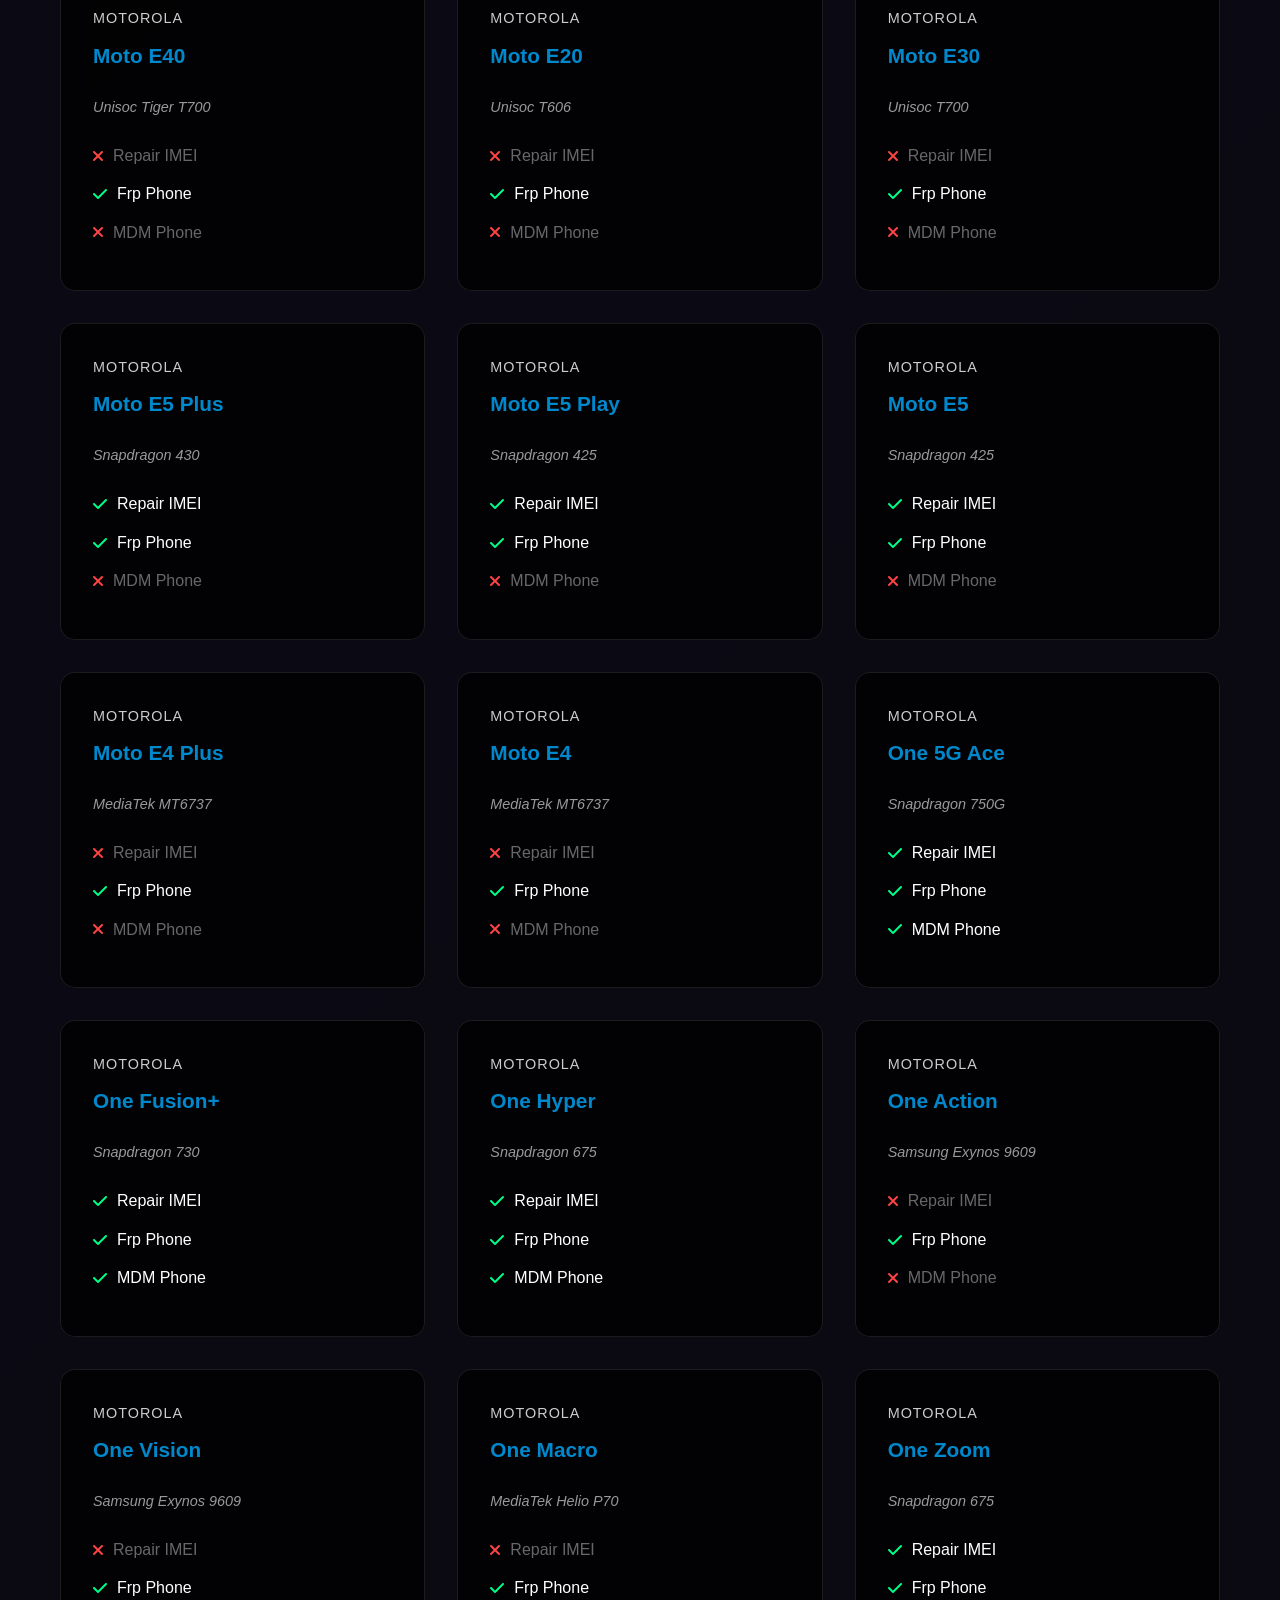
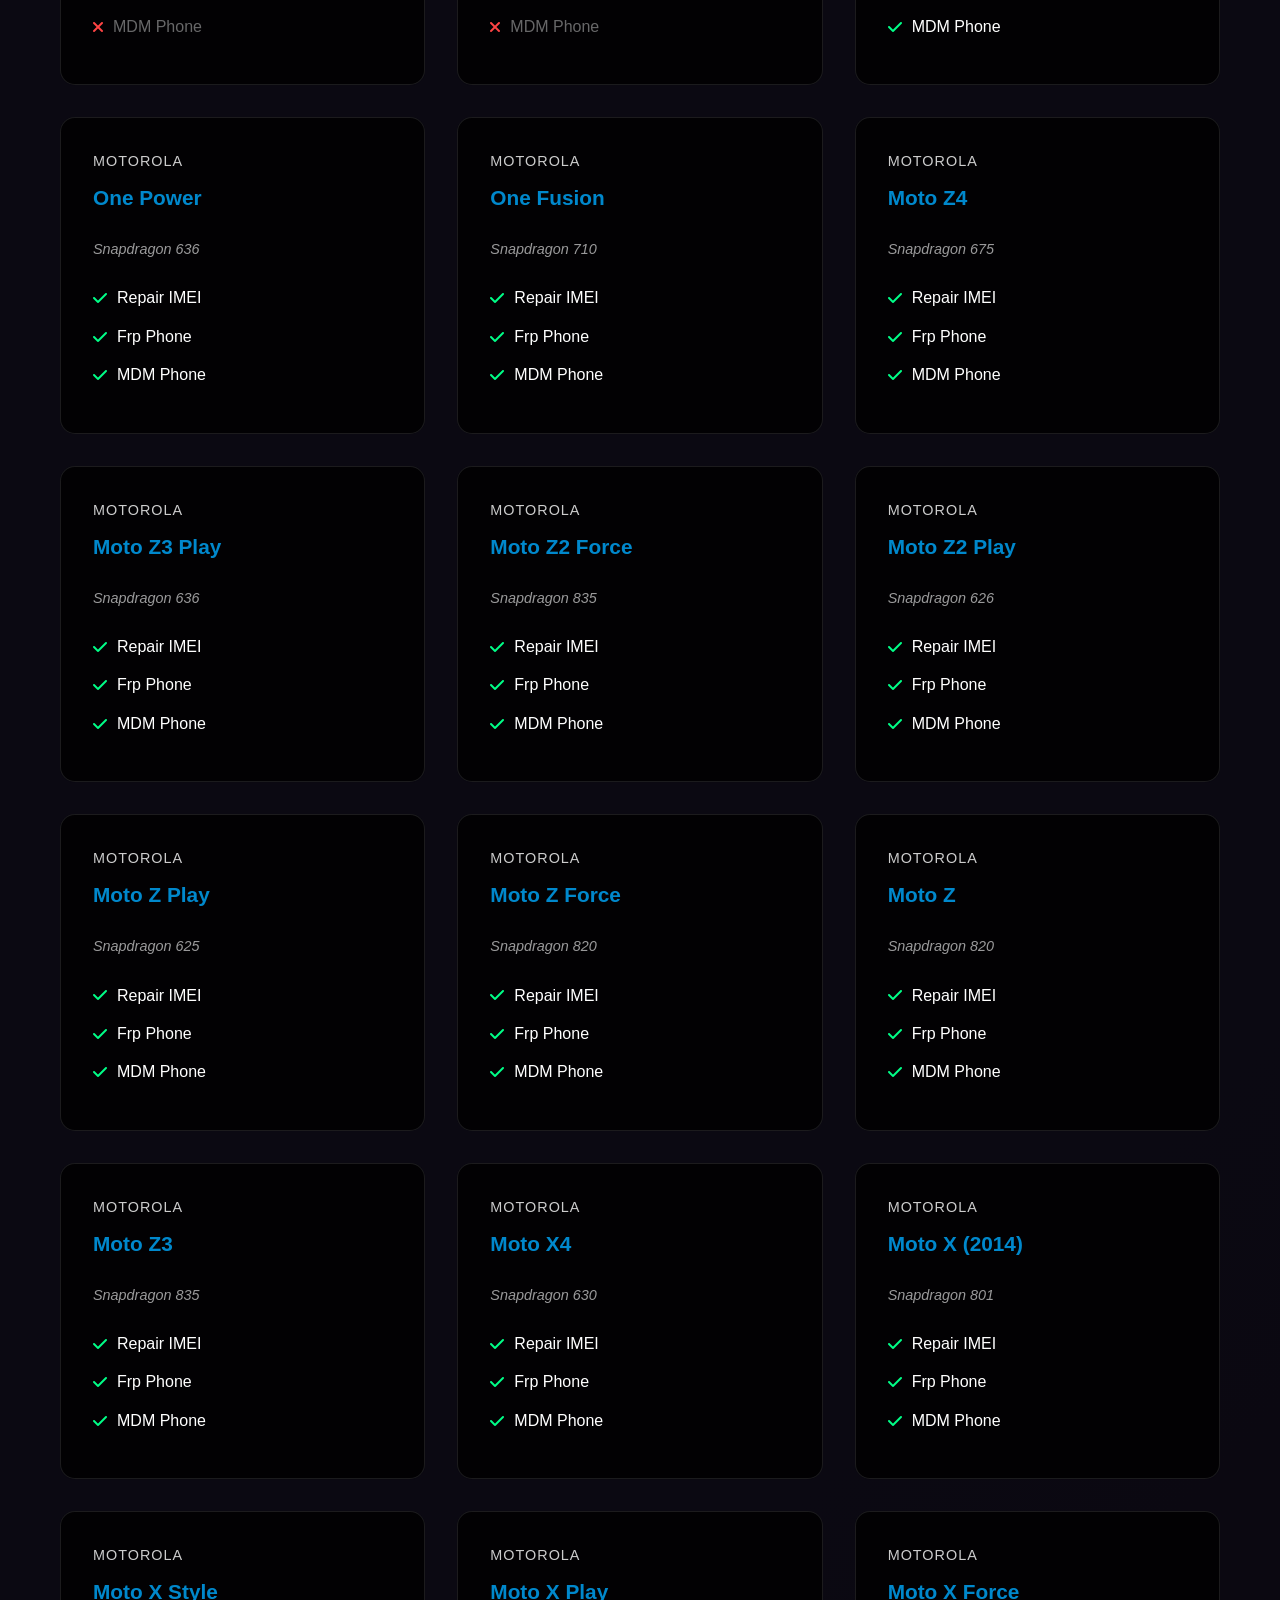
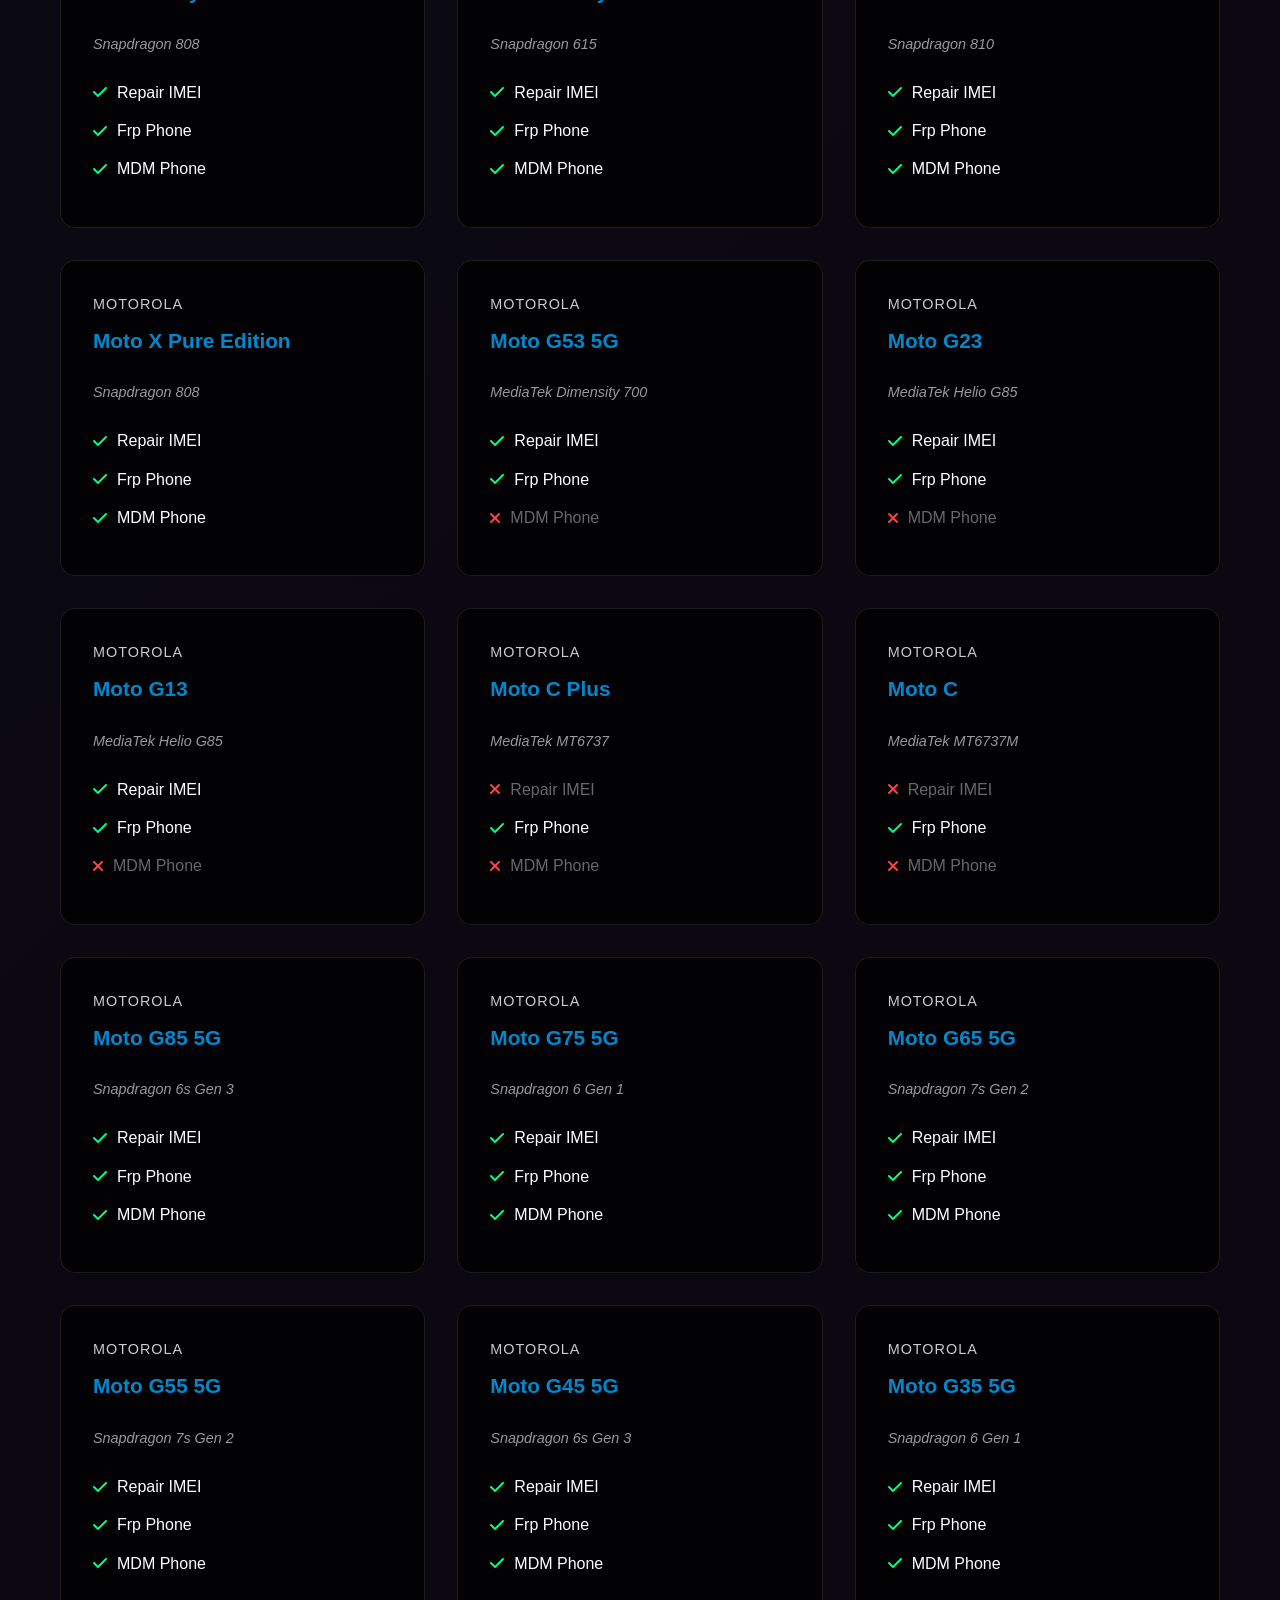
==== commit 92579cad: "Add files via upload" ====
--- a/index.html
+++ b/index.html
@@ -56,8 +56,8 @@
                 <p class="hero-subtitle">La herramienta más avanzada para desbloqueo de dispositivos móviles</p>
                 <p class="hero-description">Solución profesional y confiable para técnicos especializados</p>
                 <div class="hero-buttons">
-                    <button class="btn-primary" onclick="scrollToSection('features')">
-                        <i class="fas fa-rocket"></i> Explorar Características
+                    <button class="btn-primary" onclick="showDownloadModal()">
+                        <i class="fas fa-download"></i> Descargar Herramienta
                     </button>
                     <button class="btn-secondary" onclick="openRegisterModal()">
                         <i class="fas fa-users"></i> Unirse al Soporte
@@ -126,7 +126,7 @@
     <!-- Server Status Section -->
     <section id="status" class="status-section">
         <div class="container">
-            <h2 class="section-title">Estado del Servidor</h2>
+            <h2 class="section-title">Estado Server</h2>
             <div class="status-cards">
                 <div class="status-card">
                     <div class="status-header">
--- a/styles.css
+++ b/styles.css
@@ -689,6 +689,68 @@
   margin-top: 1rem;
 }
 
+/* Agregar estilos para el modal de descarga */
+.download-content {
+  padding: 2rem;
+  text-align: center;
+}
+
+.download-content p {
+  margin-bottom: 1.5rem;
+  color: #666;
+}
+
+.download-buttons {
+  display: flex;
+  flex-direction: column;
+  gap: 1rem;
+  margin-bottom: 1.5rem;
+}
+
+.download-btn {
+  display: inline-flex;
+  align-items: center;
+  justify-content: center;
+  gap: 10px;
+  padding: 15px 30px;
+  border-radius: 25px;
+  font-weight: 600;
+  text-decoration: none;
+  transition: all 0.3s ease;
+  color: white;
+}
+
+.mega-btn {
+  background: linear-gradient(135deg, #d9534f, #c9302c);
+}
+
+.mega-btn:hover {
+  background: linear-gradient(135deg, #c9302c, #ac2925);
+  transform: translateY(-2px);
+}
+
+.mediafire-btn {
+  background: linear-gradient(135deg, #1e88e5, #1565c0);
+}
+
+.mediafire-btn:hover {
+  background: linear-gradient(135deg, #1565c0, #0d47a1);
+  transform: translateY(-2px);
+}
+
+.download-note {
+  font-size: 0.9rem;
+  color: #999;
+  margin-top: 1rem;
+}
+
+@media (min-width: 768px) {
+  .download-buttons {
+    flex-direction: row;
+    justify-content: center;
+  }
+}
+
 /* Admin Panel */
 .admin-panel {
   position: fixed;
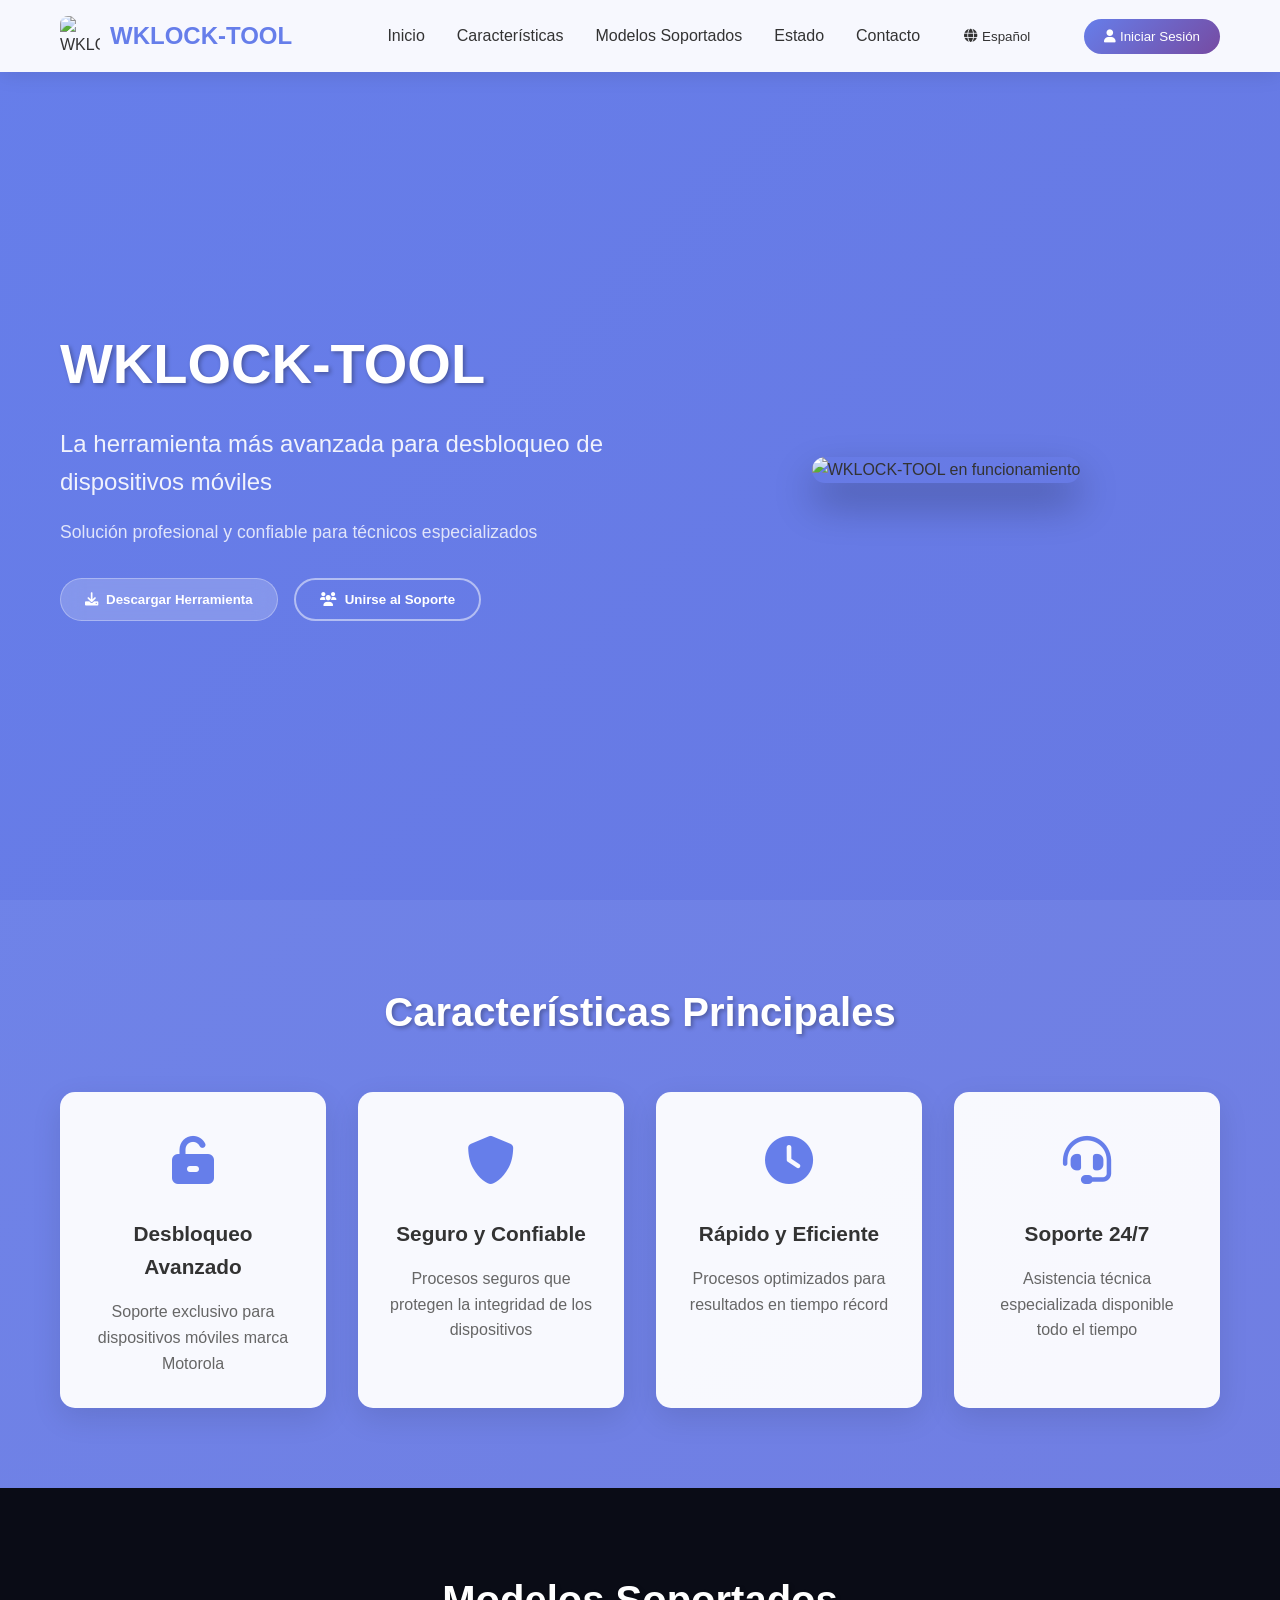
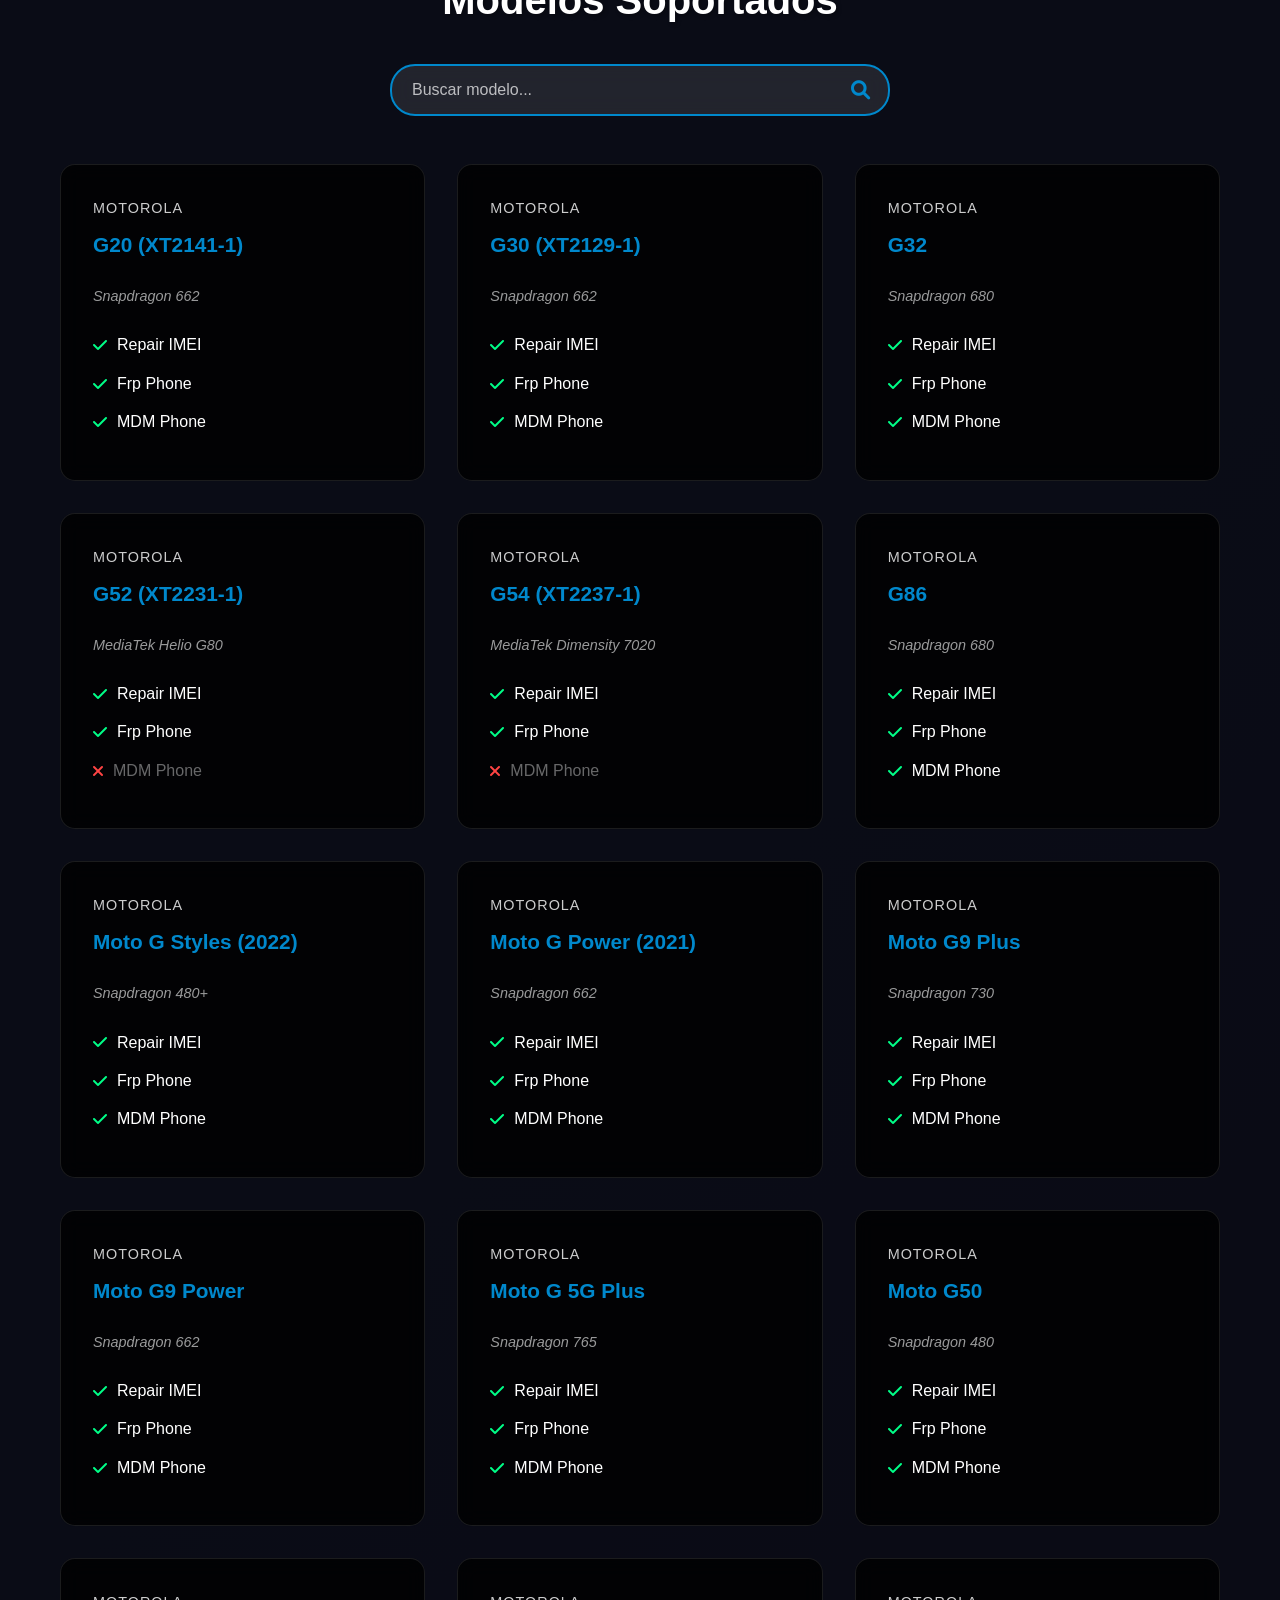
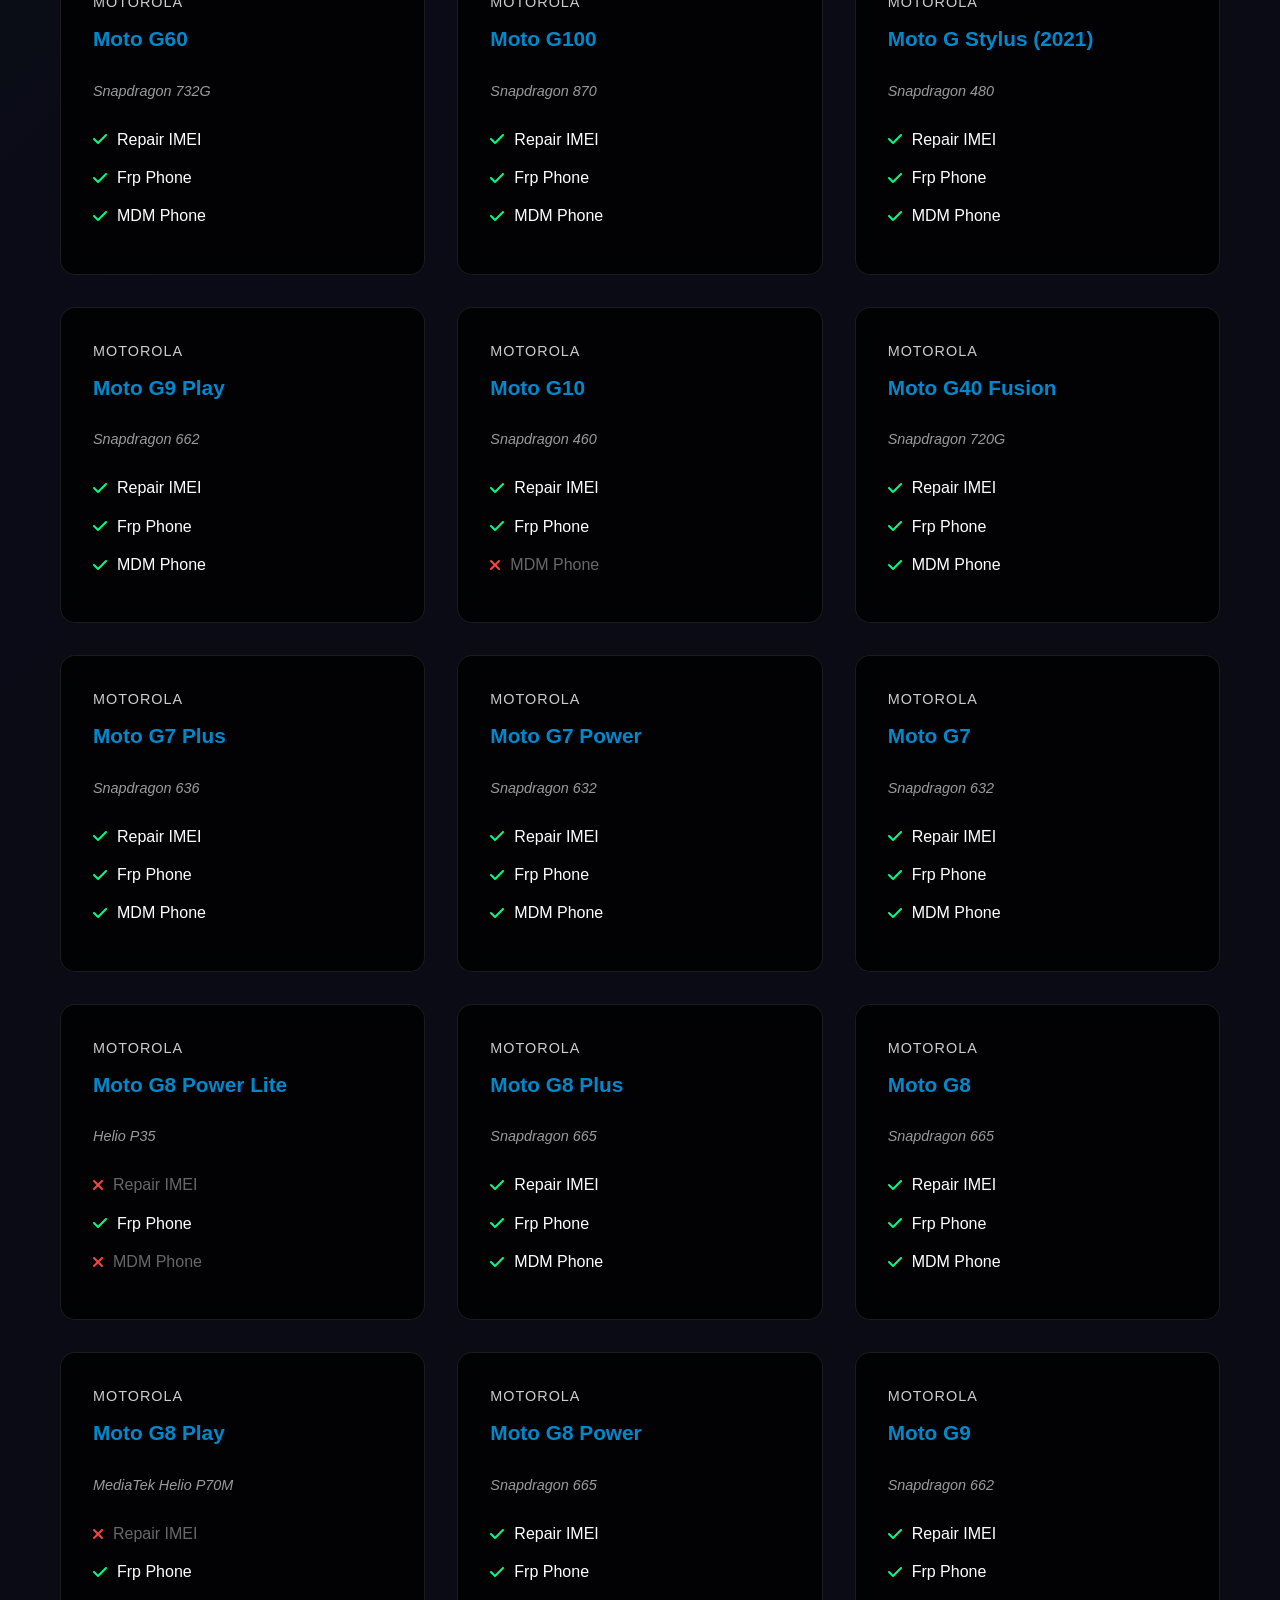
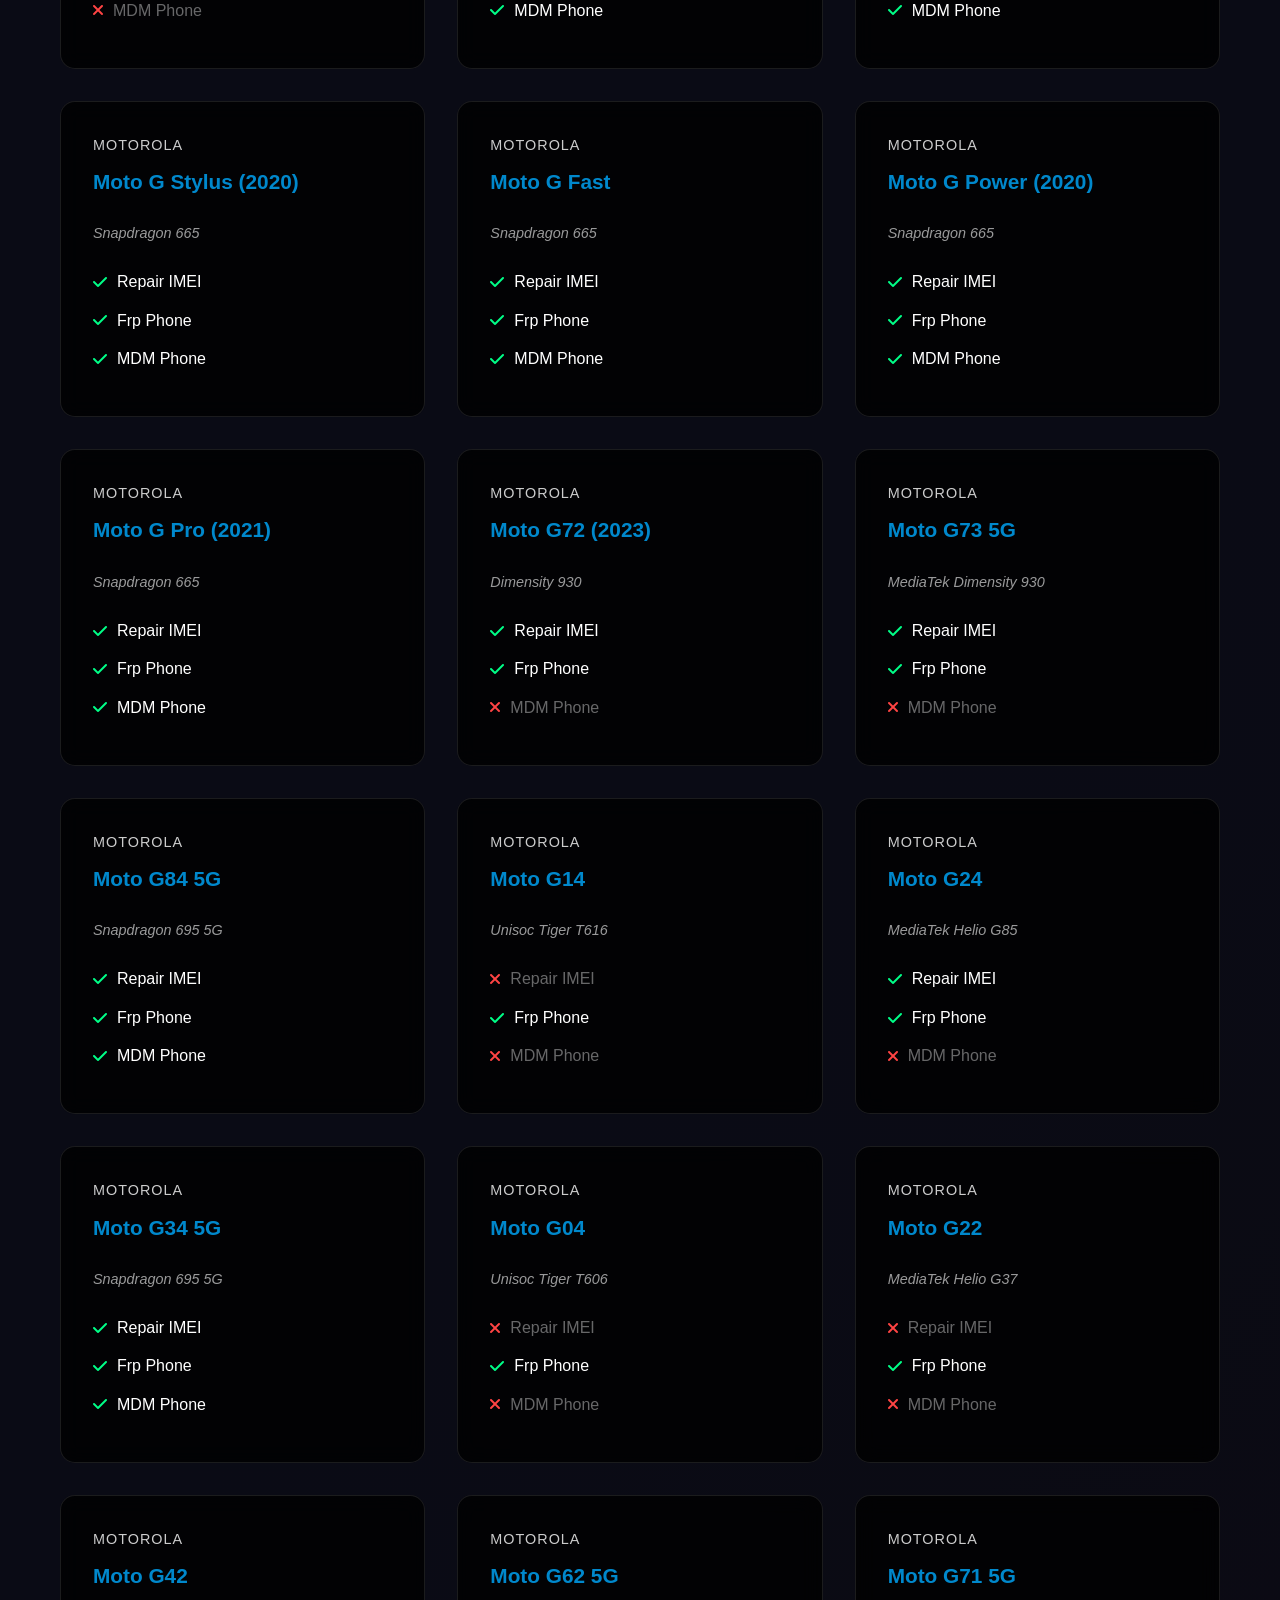
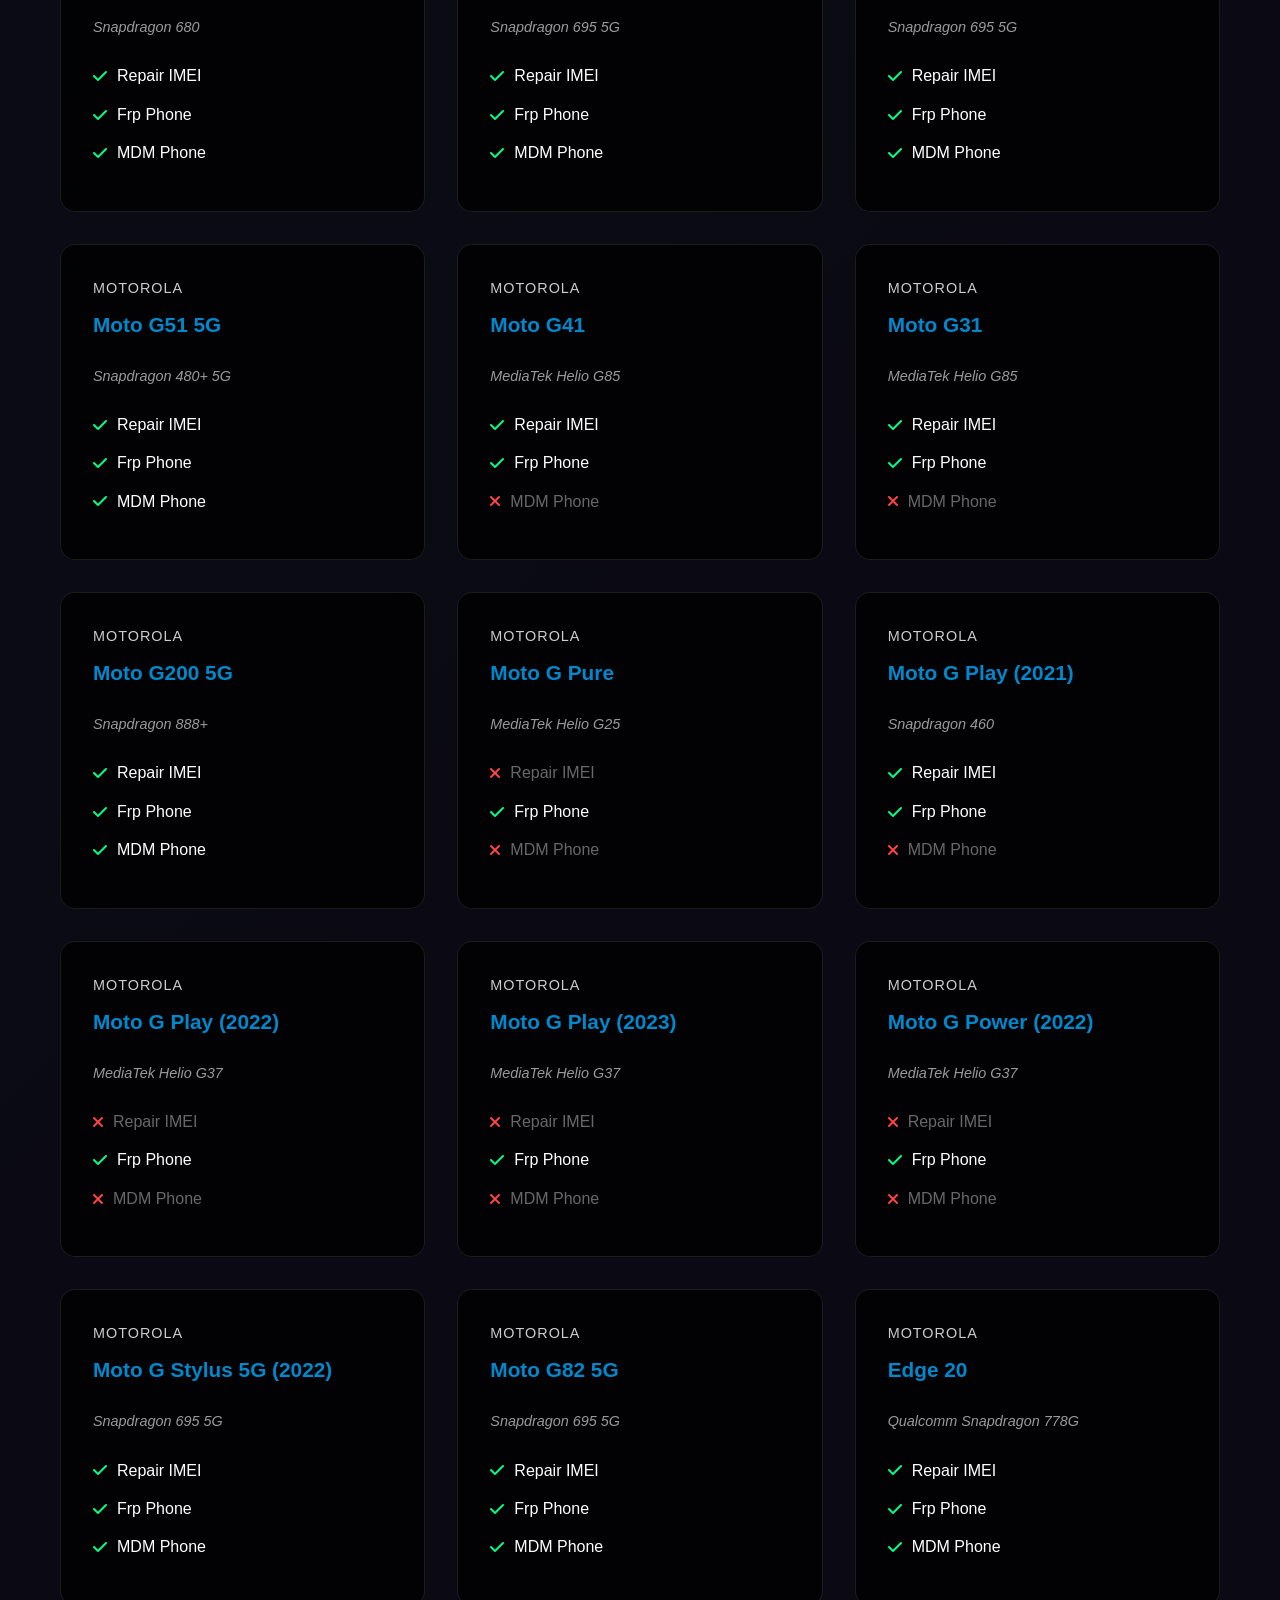
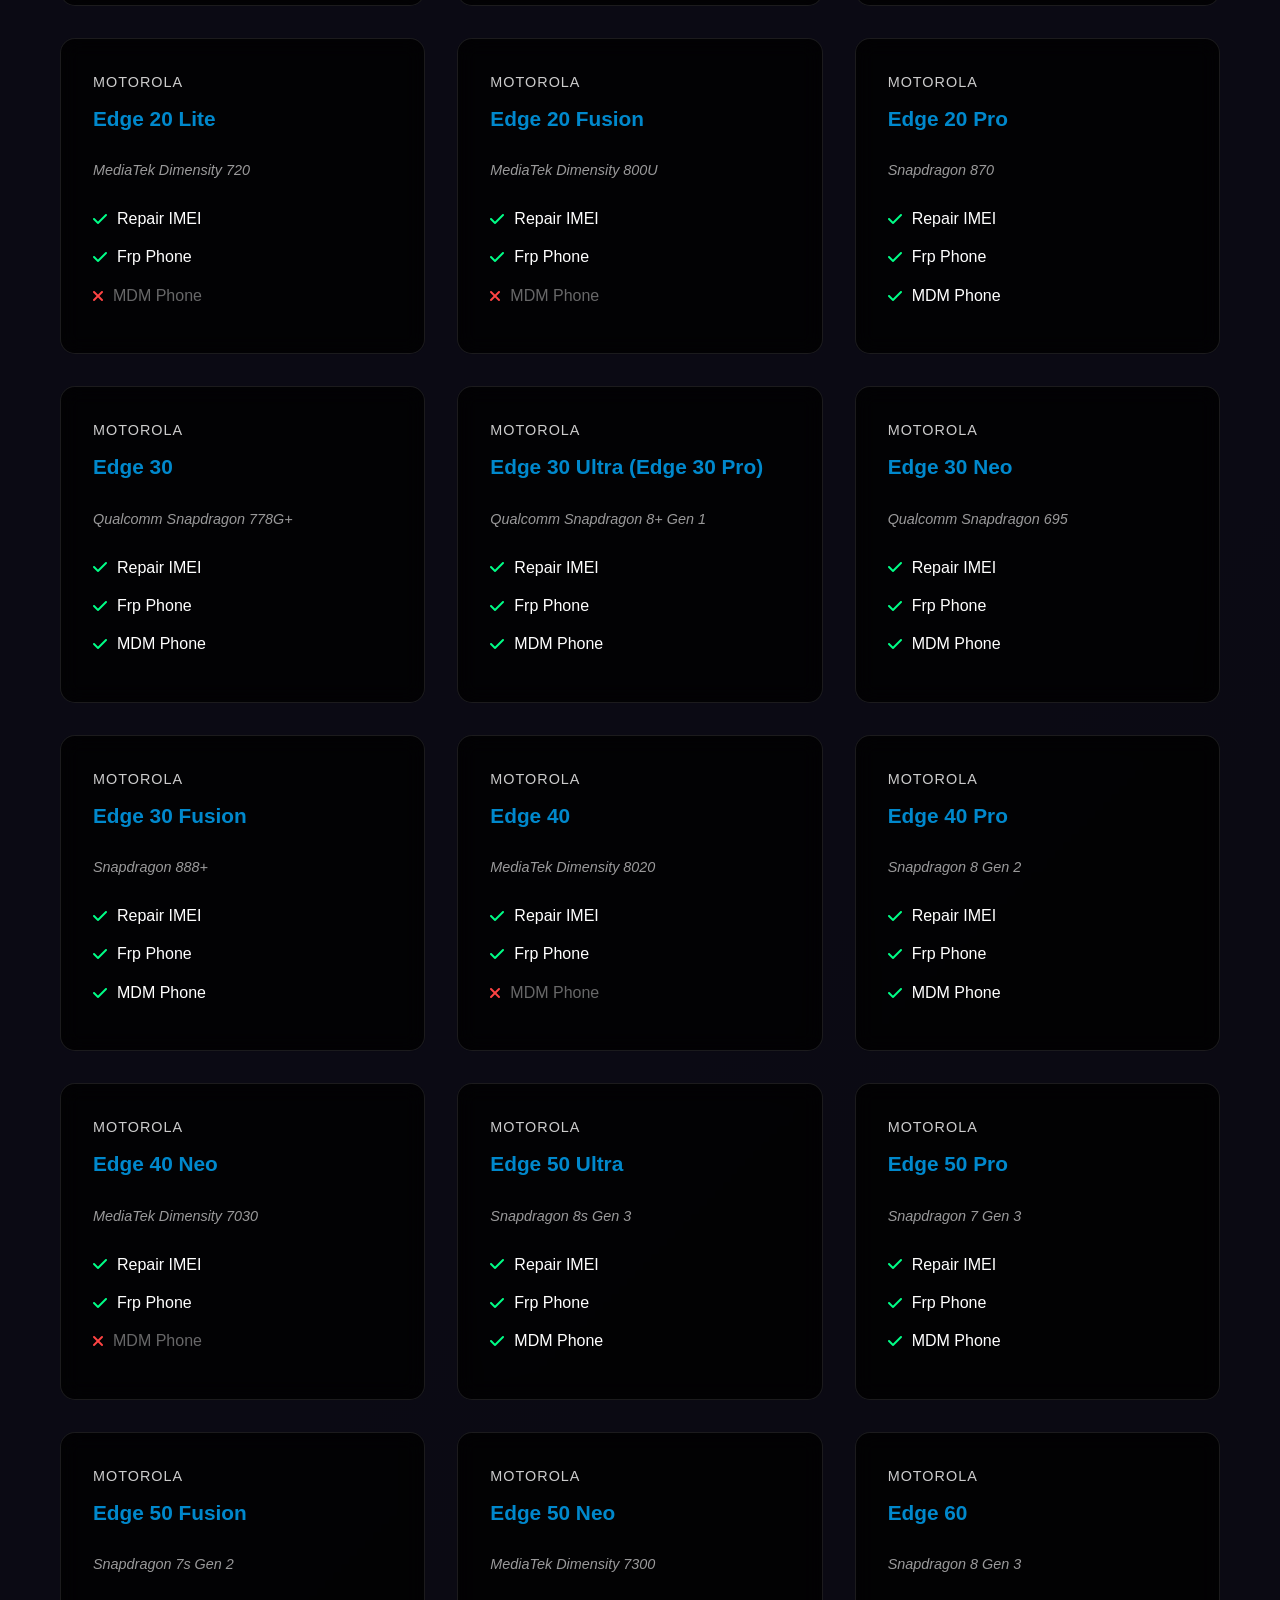
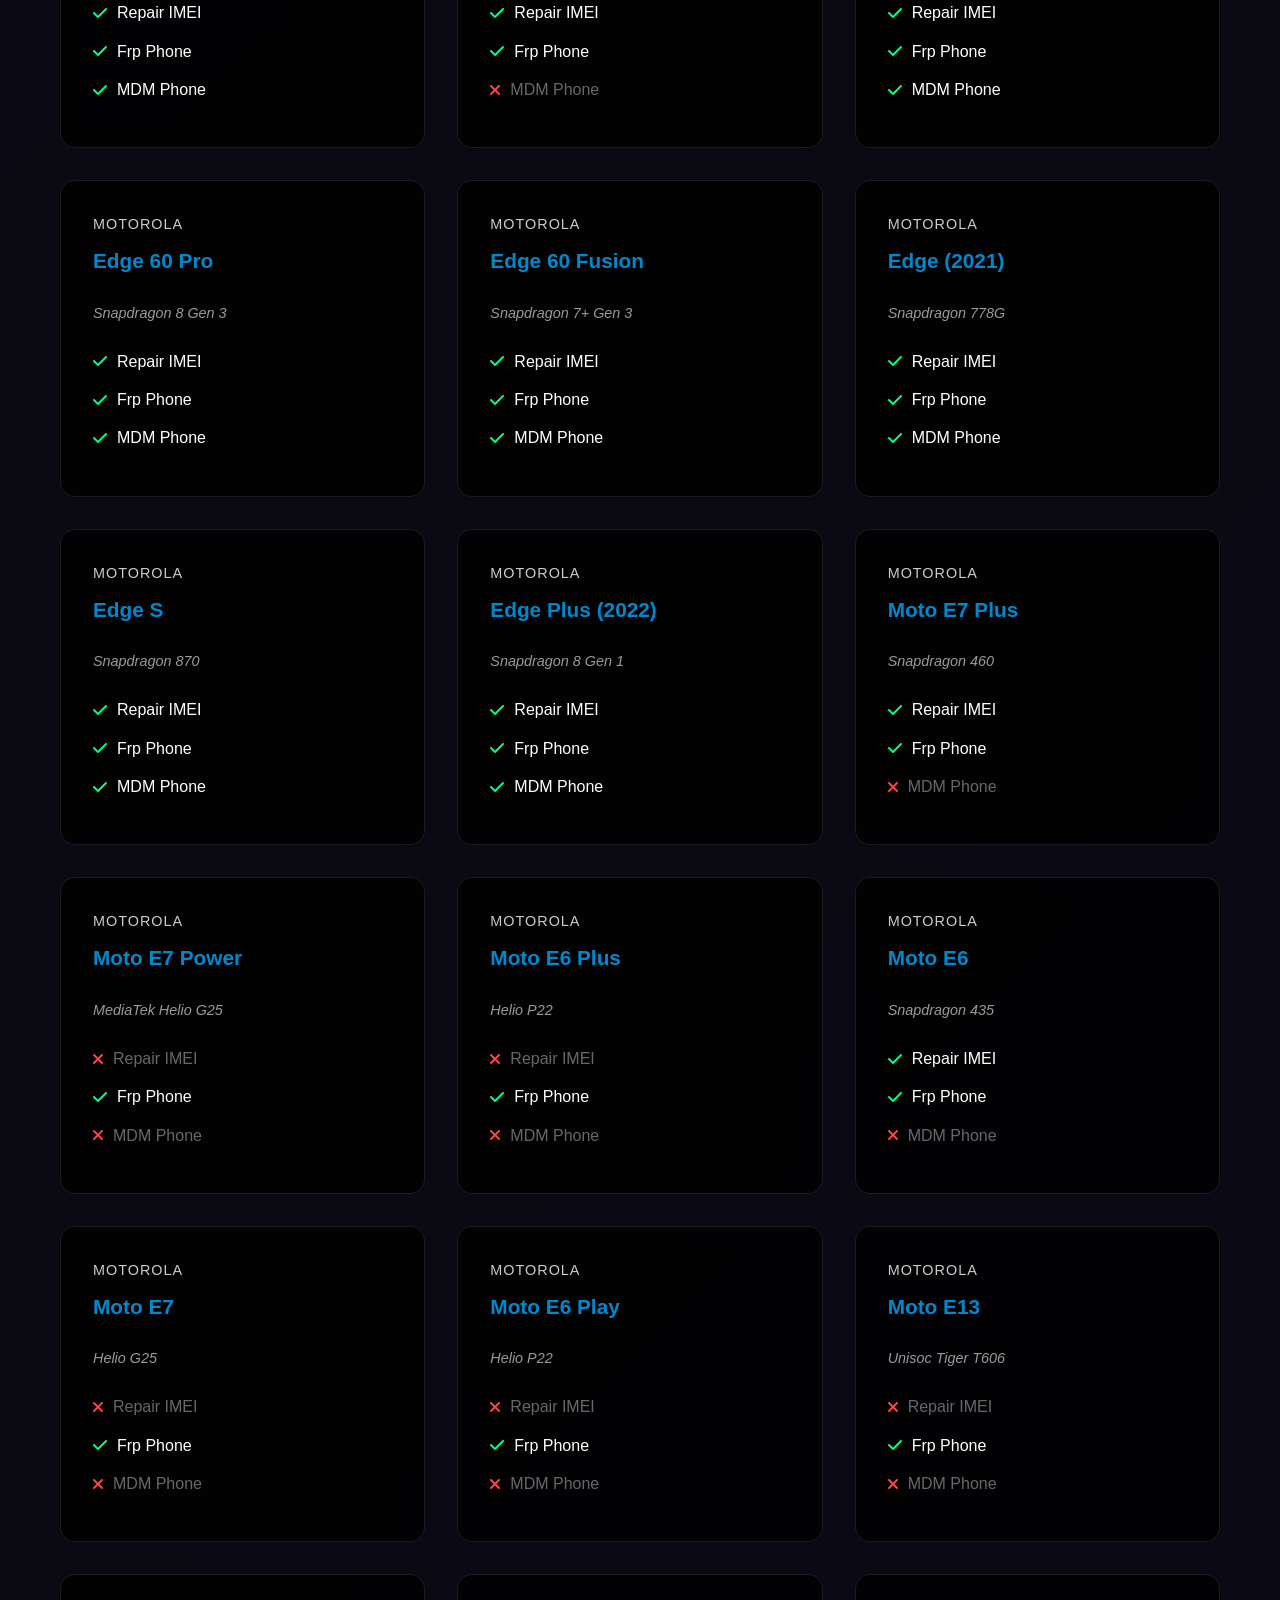
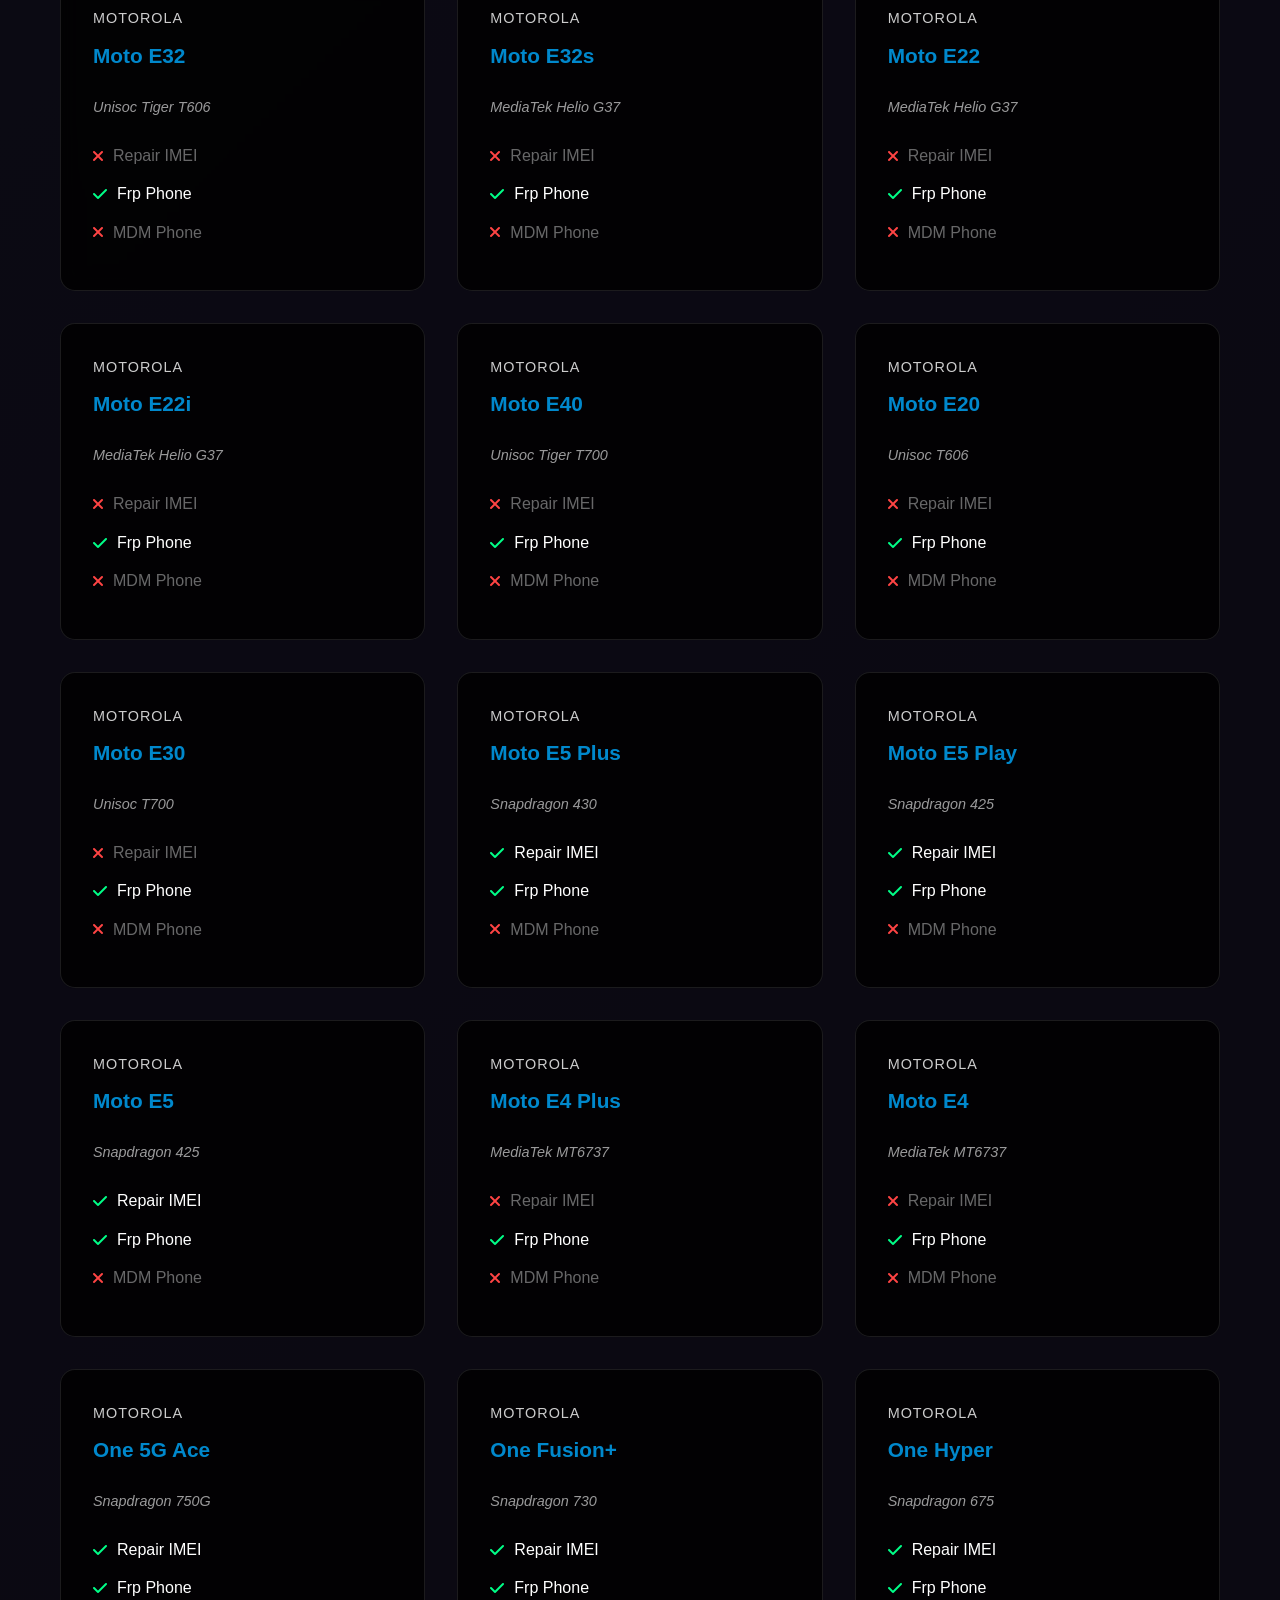
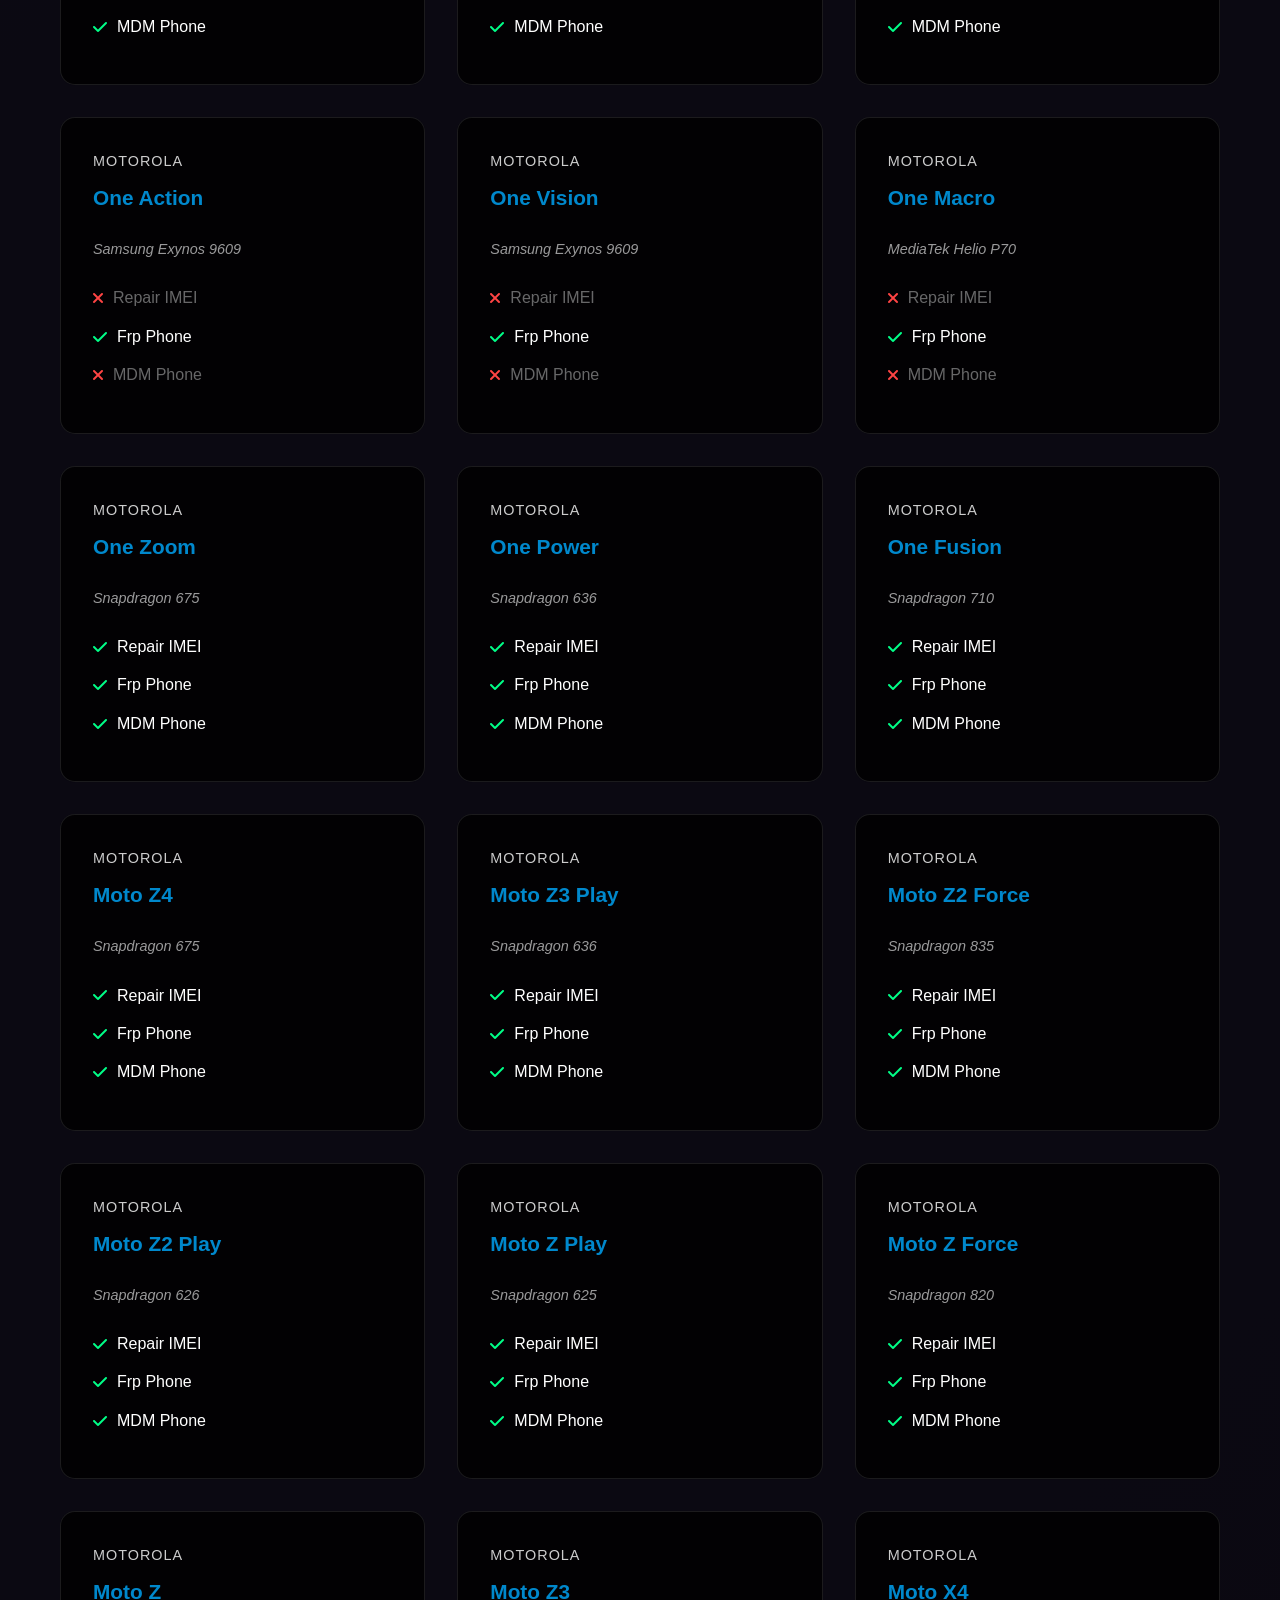
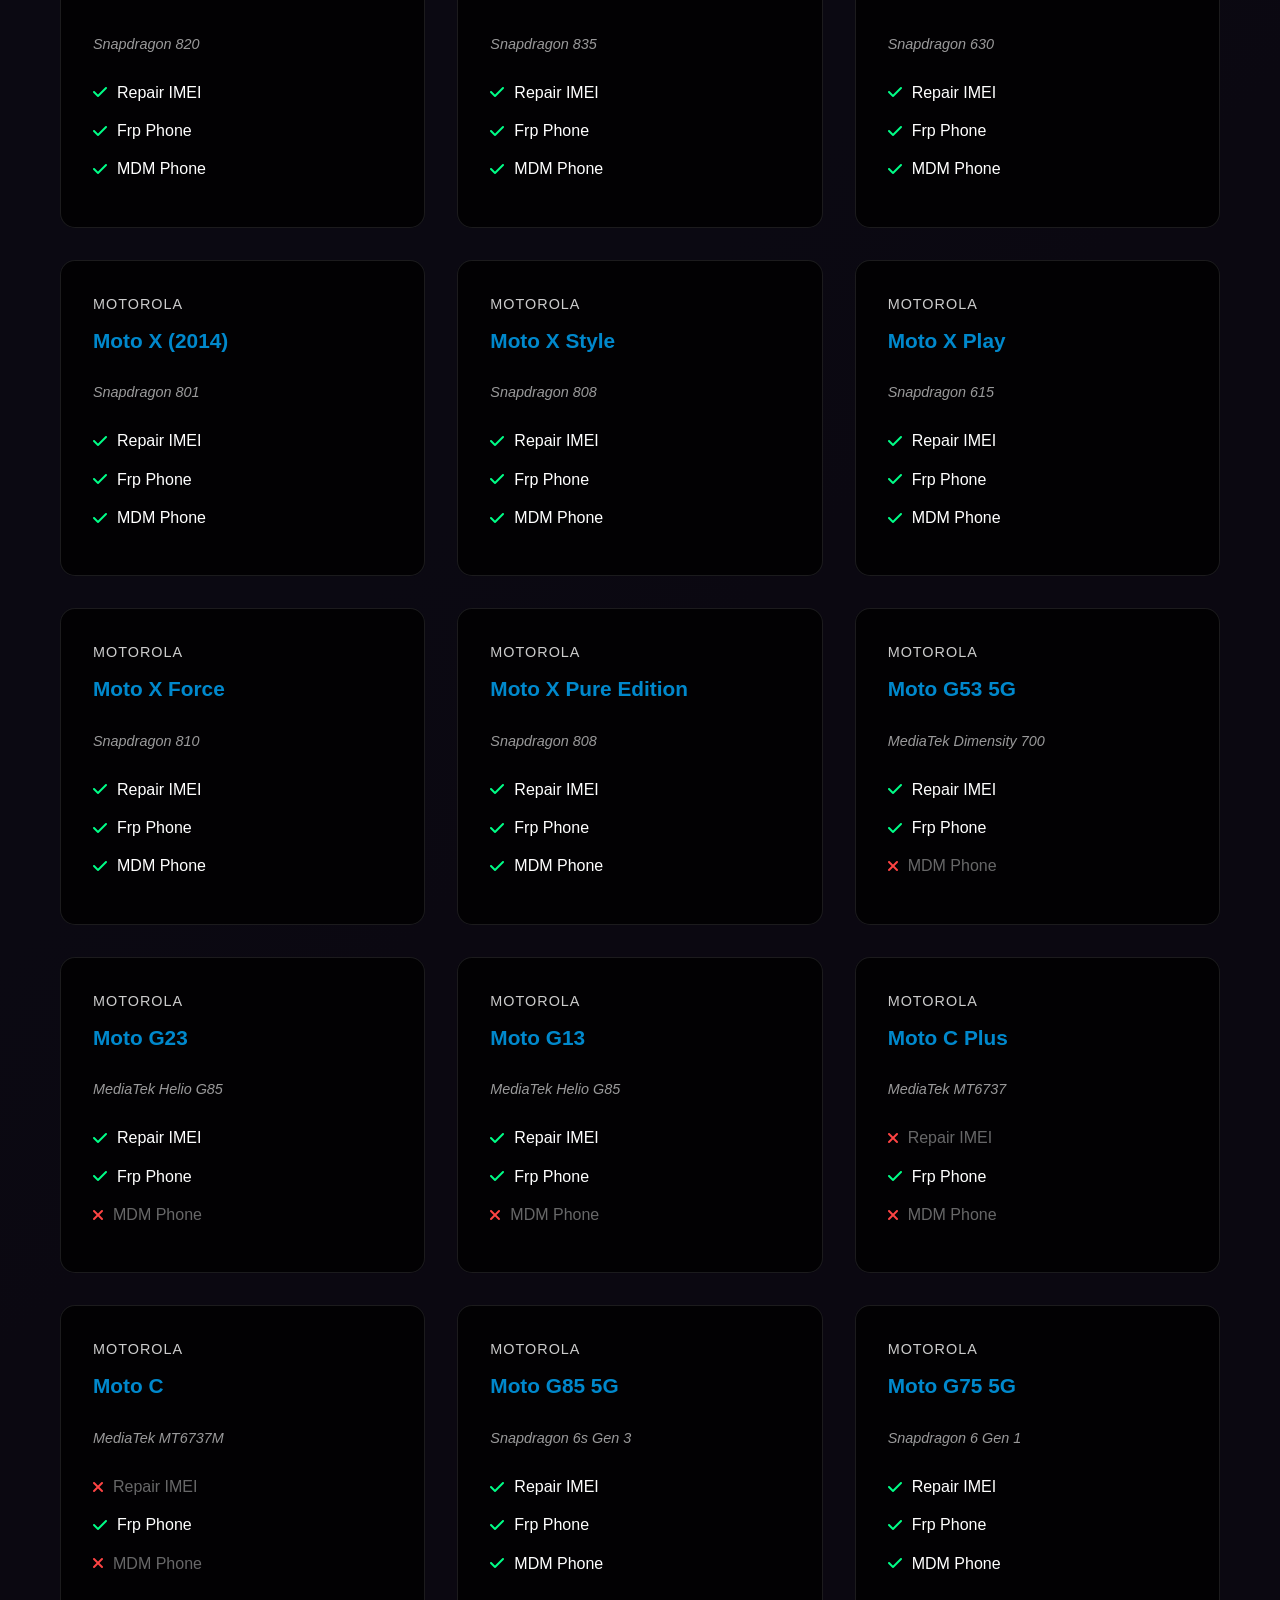
==== commit 6acb485f: "Add files via upload" ====
--- a/index.html
+++ b/index.html
@@ -220,7 +220,7 @@
                 <div class="contact-info">
                     <h3>¿Necesitas ayuda?</h3>
                     <p>Únete a nuestro grupo de soporte en Telegram para obtener asistencia inmediata</p>
-                    <a href="https://t.me/+yEktS0YdAhkzN2I5" target="_blank" class="telegram-btn">
+                    <a href="https://t.me/+eKm4RlxBCZM2NjNh" target="_blank" class="telegram-btn">
                         <i class="fab fa-telegram"></i> Unirse al Grupo de Soporte
                     </a>
                 </div>
@@ -282,15 +282,38 @@
                 <h2>Registro</h2>
                 <span class="close" onclick="closeRegisterModal()">&times;</span>
             </div>
-            <div class="register-content">
-                <p>Para registrarte y obtener acceso completo, únete a nuestro grupo de soporte en Telegram:</p>
-                <a href="https://t.me/+yEktS0YdAhkzN2I5" target="_blank" class="telegram-btn">
-                    <i class="fab fa-telegram"></i> Unirse al Grupo de Soporte
-                </a>
-                <p class="register-note">Nuestro equipo te ayudará con el proceso de registro</p>
-            </div>
+            <form id="registerForm" onsubmit="handleRegister(event)">
+                <div class="form-group">
+                    <label for="registerEmail">Email:</label>
+                    <input type="email" id="registerEmail" required autocomplete="email">
+                </div>
+                <div class="form-group">
+                    <label for="registerPassword">Contraseña:</label>
+                    <input type="password" id="registerPassword" required minlength="6" autocomplete="new-password">
+                </div>
+                <div class="form-buttons">
+                    <button type="submit" class="btn-primary">Crear cuenta</button>
+                </div>
+            </form>
+            <p class="register-note">Tu cuenta comienza con 0 créditos.</p>
         </div>
     </div>
+
+    <section id="accountPanel" class="admin-panel" style="display: none;">
+        <div class="admin-header"><h3><i class="fas fa-user-circle"></i> Mi cuenta</h3><button class="btn-secondary" onclick="logout()">Cerrar sesión</button></div>
+        <div class="admin-content">
+            <div class="server-status-section"><h5 id="accountEmail">Cuenta</h5><div class="server-status-grid">
+                <div class="server-status-item"><span>Créditos disponibles:</span><strong id="accountCredits">0</strong></div>
+                <div class="server-status-item"><span>Estado del servidor:</span><strong id="accountServerStatus">Online</strong></div>
+            </div></div>
+            <div class="server-status-section"><h5>Historial de trabajos</h5><div id="accountProcesses">Aún no hay trabajos realizados.</div></div>
+            <div class="account-reseller-card">
+                <h4>¿Quieres ser reseller?</h4><div class="reseller-price">$300 USD</div>
+                <ul><li>API directa para tu sitio web</li><li>Créditos a precio diamante</li><li>500 créditos incluidos</li><li>Soporte VIP</li><li>Acceso a Moto USA cuando el server esté activo</li></ul>
+                <a class="btn-primary reseller-cta" href="https://t.me/+eKm4RlxBCZM2NjNh" target="_blank" rel="noopener">Solicitar plan reseller</a>
+            </div>
+        </div>
+    </section>
 
     <!-- Admin Panel -->
     <div id="adminPanel" class="admin-panel" style="display: none;">
@@ -386,7 +409,7 @@
                 </div>
                 <div class="config-item">
                     <label for="telegramLink">Link de Telegram:</label>
-                    <input type="text" id="telegramLink" value="https://t.me/+yEktS0YdAhkzN2I5">
+                    <input type="text" id="telegramLink" value="https://t.me/+eKm4RlxBCZM2NjNh">
                 </div>
                 <button class="btn-primary" onclick="saveSettings()">
                     <i class="fas fa-save"></i> Guardar Configuración
@@ -437,6 +460,7 @@
         </div>
     </div>
 
+    <script src="firebase-config.js"></script>
     <script src="script.js"></script>
 </body>
 </html>
--- a/styles.css
+++ b/styles.css
@@ -574,6 +574,8 @@
   width: 90%;
   max-width: 400px;
   box-shadow: 0 20px 40px rgba(0, 0, 0, 0.3);
+  max-height: calc(100vh - 32px);
+  overflow-y: auto;
 }
 
 .modal-header {
@@ -629,7 +631,19 @@
   transform: translateY(-2px) !important;
 }
 
-#loginForm {
+.modal-content .btn-primary {
+  background: linear-gradient(135deg, #667eea, #764ba2);
+  color: #fff;
+  border: 0;
+  justify-content: center;
+}
+
+#registerForm .form-buttons .btn-primary {
+  min-width: 180px;
+}
+
+#loginForm,
+#registerForm {
   padding: 2rem;
 }
 
@@ -685,8 +699,10 @@
 
 .register-note {
   font-size: 0.9rem;
-  color: #999;
-  margin-top: 1rem;
+  color: #777;
+  margin: 0;
+  padding: 0 2rem 1.5rem;
+  text-align: center;
 }
 
 /* Agregar estilos para el modal de descarga */
@@ -750,6 +766,12 @@
     justify-content: center;
   }
 }
+
+.account-reseller-card { margin-top: 1.25rem; padding: 1.25rem; border-radius: 12px; background: linear-gradient(135deg, #4659c9, #7648a8); color: #fff; }
+.account-reseller-card h4, .account-reseller-card li { color: #fff; }
+.account-reseller-card ul { margin: .75rem 0 1.25rem; padding-left: 1.2rem; line-height: 1.7; }
+.reseller-price { font-size: 1.8rem; font-weight: 800; margin: .4rem 0; }
+.reseller-cta { text-decoration: none; }
 
 /* Admin Panel */
 .admin-panel {
@@ -1334,7 +1356,9 @@
     justify-content: center;
   }
 
-  .modal-content {
+.modal-content {
+    max-height: calc(100vh - 40px);
+    overflow-y: auto;
     margin: 5% auto;
     width: 95%;
   }
